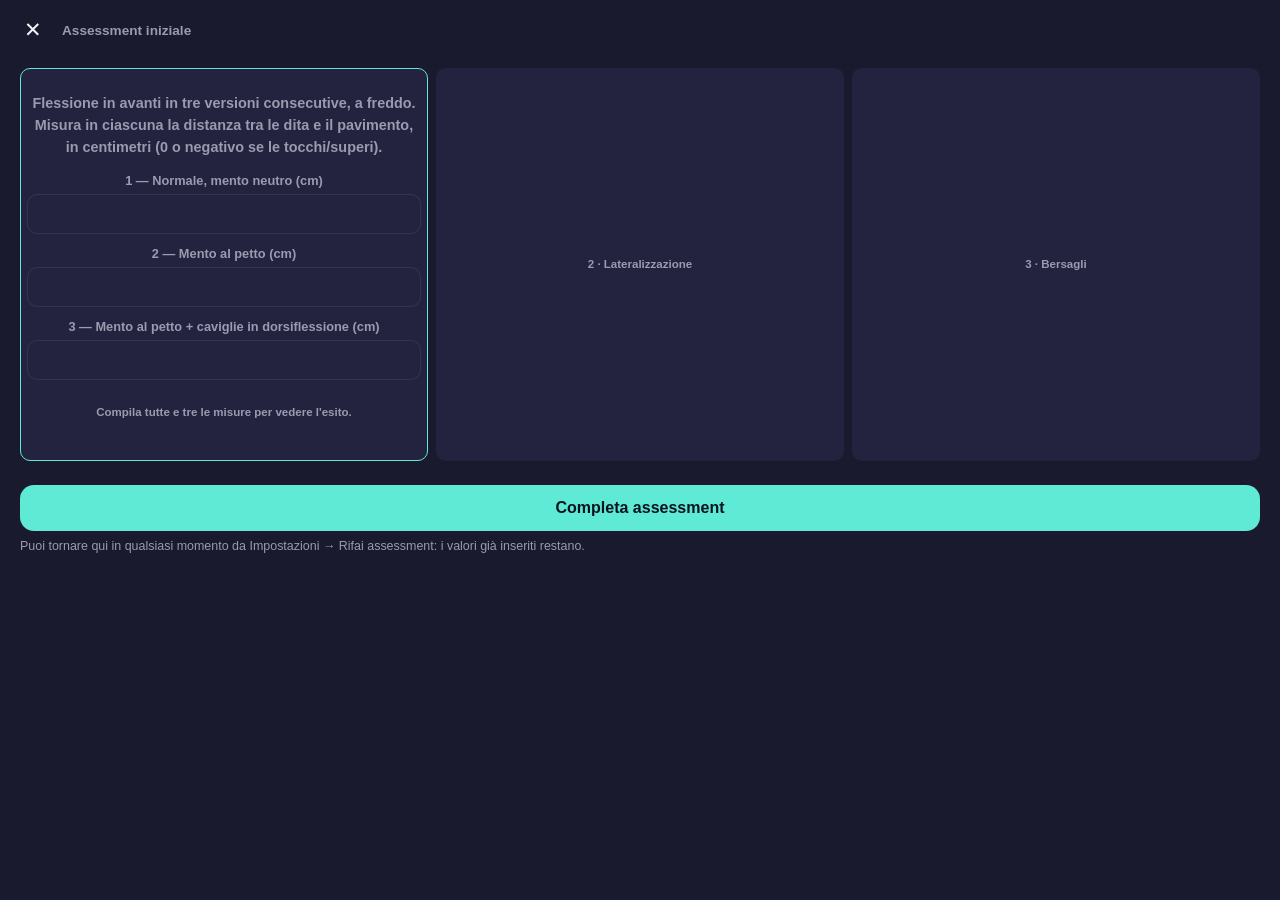
==== index.html @ 21270028 "Catalogo esercizi Blocco 0/1 e flusso della sessione serale Aggiunge js/esercizi.js con i dati di RE" ====
<!DOCTYPE html>
<html lang="it">
<head>
<meta charset="UTF-8">
<meta name="viewport" content="width=device-width, initial-scale=1, viewport-fit=cover, maximum-scale=1">
<title>Mobilità — from 0 to hero</title>

<link rel="manifest" href="manifest.json">
<meta name="theme-color" content="#1a1a2e">

<!-- iOS home screen -->
<meta name="apple-mobile-web-app-capable" content="yes">
<meta name="apple-mobile-web-app-status-bar-style" content="black-translucent">
<meta name="apple-mobile-web-app-title" content="Mobilità">
<link rel="apple-touch-icon" href="icons/apple-touch-icon.png">
<link rel="icon" href="icons/icon-192.png">

<link rel="stylesheet" href="css/style.css">
</head>
<body>

<div id="app">

  <header class="app-header">
    <span class="app-header__title">Mobilità</span>
    <span class="app-header__streak" id="streak-indicator" title="Giorni consecutivi">🔥 0</span>
  </header>

  <main class="app-main">

    <!-- ============ VISTA: OGGI ============ -->
    <section class="view" id="view-oggi" data-view="oggi">
      <h1>Oggi</h1>
      <p class="view-placeholder">
        Qui comparirà la sessione serale di oggi (RESET + MICRO) e lo stato del blocco/settimana corrente.
      </p>
      <button class="btn btn-primary" id="btn-inizia-sessione">Inizia sessione</button>
    </section>

    <!-- ============ VISTA: PROGRESSI ============ -->
    <section class="view" id="view-progressi" data-view="progressi" hidden>
      <h1>Progressi</h1>
      <div id="progressi-body"></div>
    </section>

    <!-- ============ VISTA: IMPOSTAZIONI ============ -->
    <section class="view" id="view-impostazioni" data-view="impostazioni" hidden>
      <h1>Impostazioni</h1>
      <ul class="settings-list">
        <li><button class="btn btn-secondary" id="btn-rifai-assessment">Rifai assessment</button></li>
      </ul>
      <p class="view-placeholder">Blocco/settimana, promemoria e dati verranno gestiti da qui.</p>
    </section>

    <!-- ============ OVERLAY: SESSIONE (follow-along) ============ -->
    <section class="view view-overlay" id="view-sessione" data-view="sessione" hidden>
      <header class="overlay-header">
        <button class="btn-icon" id="btn-chiudi-sessione" aria-label="Chiudi sessione">✕</button>
        <span id="sessione-progress">Esercizio — di —</span>
        <button class="btn-icon" id="btn-pausa-sessione" aria-label="Pausa" hidden>⏸</button>
      </header>
      <div class="overlay-body" id="sessione-body"></div>
    </section>

    <!-- ============ OVERLAY: ASSESSMENT ============ -->
    <section class="view view-overlay" id="view-assessment" data-view="assessment" hidden>
      <header class="overlay-header">
        <button class="btn-icon" id="btn-chiudi-assessment" aria-label="Chiudi assessment">✕</button>
        <span>Assessment iniziale</span>
      </header>
      <div class="overlay-body" id="assessment-body">
        <p class="view-placeholder">Qui vivranno Test 1 (muscolo/nervo), Test 2 (lateralizzazione) e Test 3 (baseline dei cinque bersagli).</p>
      </div>
    </section>

  </main>

  <nav class="bottom-nav">
    <button class="bottom-nav__item is-active" data-nav-target="oggi">
      <span class="bottom-nav__icon">🏠</span>
      <span class="bottom-nav__label">Oggi</span>
    </button>
    <button class="bottom-nav__item" data-nav-target="progressi">
      <span class="bottom-nav__icon">📈</span>
      <span class="bottom-nav__label">Progressi</span>
    </button>
    <button class="bottom-nav__item" data-nav-target="impostazioni">
      <span class="bottom-nav__icon">⚙️</span>
      <span class="bottom-nav__label">Impostazioni</span>
    </button>
  </nav>

</div>

<script type="module" src="js/app.js"></script>
</body>
</html>
---- css/style.css ----
:root {
  --bg: #1a1a2e;
  --bg-elevated: #23233f;
  --fg: #f2f2f7;
  --fg-muted: #9a9ab0;
  --accent: #5eead4;
  --danger: #f87171;
  --safe-top: env(safe-area-inset-top, 0px);
  --safe-bottom: env(safe-area-inset-bottom, 0px);
}

* {
  box-sizing: border-box;
}

html, body {
  height: 100%;
  margin: 0;
}

body {
  background: var(--bg);
  color: var(--fg);
  font-family: -apple-system, BlinkMacSystemFont, "Segoe UI", Roboto, sans-serif;
  -webkit-tap-highlight-color: transparent;
  overscroll-behavior-y: none;
}

#app {
  display: flex;
  flex-direction: column;
  min-height: 100dvh;
}

.app-header {
  display: flex;
  align-items: center;
  justify-content: space-between;
  padding: calc(var(--safe-top) + 14px) 20px 14px;
  font-weight: 600;
}

.app-header__title {
  font-size: 1.1rem;
  letter-spacing: 0.02em;
}

.app-header__streak {
  font-size: 0.95rem;
  color: var(--fg-muted);
}

.app-main {
  flex: 1;
  overflow-y: auto;
  padding: 0 20px calc(96px + var(--safe-bottom));
}

.view h1 {
  font-size: 1.6rem;
  margin: 8px 0 16px;
}

.view-placeholder {
  color: var(--fg-muted);
  line-height: 1.5;
}

.btn {
  display: inline-block;
  border: none;
  border-radius: 14px;
  padding: 14px 22px;
  font-size: 1rem;
  font-weight: 600;
  cursor: pointer;
  width: 100%;
}

.btn-primary {
  background: var(--accent);
  color: #0b1220;
}

.btn-secondary {
  background: var(--bg-elevated);
  color: var(--fg);
  text-align: left;
}

.btn-icon {
  background: none;
  border: none;
  color: var(--fg);
  font-size: 1.3rem;
  padding: 8px;
  cursor: pointer;
}

.settings-list {
  list-style: none;
  margin: 0 0 16px;
  padding: 0;
  display: flex;
  flex-direction: column;
  gap: 10px;
}

/* Bottom navigation */
.bottom-nav {
  position: fixed;
  left: 0;
  right: 0;
  bottom: 0;
  display: flex;
  background: var(--bg-elevated);
  padding-bottom: var(--safe-bottom);
  border-top: 1px solid rgba(255, 255, 255, 0.06);
}

.bottom-nav__item {
  flex: 1;
  background: none;
  border: none;
  color: var(--fg-muted);
  padding: 10px 0 8px;
  display: flex;
  flex-direction: column;
  align-items: center;
  gap: 2px;
  font-size: 0.72rem;
  cursor: pointer;
}

.bottom-nav__icon {
  font-size: 1.3rem;
}

.bottom-nav__item.is-active {
  color: var(--accent);
}

/* Fullscreen overlays: sessione, assessment */
.view-overlay {
  position: fixed;
  inset: 0;
  z-index: 20;
  background: var(--bg);
  display: flex;
  flex-direction: column;
  padding-top: var(--safe-top);
  padding-bottom: var(--safe-bottom);
}

.overlay-header {
  display: flex;
  align-items: center;
  gap: 12px;
  padding: 10px 16px;
  font-weight: 600;
}

.overlay-header span {
  flex: 1;
  font-size: 0.85rem;
  color: var(--fg-muted);
  font-weight: 600;
}

.overlay-body {
  flex: 1;
  overflow-y: auto;
  padding: 0 20px 20px;
}

/* Assessment */
.assess-tabs {
  display: flex;
  gap: 8px;
  margin: 4px 0 18px;
  position: sticky;
  top: 0;
  background: var(--bg);
  padding: 4px 0;
  z-index: 1;
}

.assess-tab {
  flex: 1;
  background: var(--bg-elevated);
  border: 1px solid transparent;
  border-radius: 10px;
  padding: 10px 6px;
  color: var(--fg-muted);
  font-size: 0.72rem;
  font-weight: 600;
  text-align: center;
  cursor: pointer;
}

.assess-tab.is-active {
  color: var(--accent);
  border-color: var(--accent);
}

.assess-part[hidden] {
  display: none;
}

.assess-intro {
  color: var(--fg-muted);
  font-size: 0.9rem;
  line-height: 1.5;
}

.assess-note {
  font-size: 0.78rem;
  color: var(--fg-muted);
  margin-top: 8px;
}

.assess-footer {
  margin: 20px 0 8px;
}

.field {
  display: flex;
  flex-direction: column;
  gap: 6px;
  margin-bottom: 12px;
}

.field label {
  font-size: 0.8rem;
  color: var(--fg-muted);
}

.field input[type="number"] {
  background: var(--bg-elevated);
  border: 1px solid rgba(255, 255, 255, 0.08);
  border-radius: 10px;
  padding: 10px 12px;
  color: var(--fg);
  font-size: 1rem;
  width: 100%;
}

.esito-box,
.verdict-box {
  background: var(--bg-elevated);
  border-radius: 12px;
  padding: 14px 16px;
  margin: 8px 0 18px;
}

.verdict-box {
  border: 1.5px solid var(--accent);
}

.esito-box.is-pending,
.verdict-box.is-pending {
  border-color: transparent;
  color: var(--fg-muted);
}

.esito-titolo,
.verdict-titolo {
  font-weight: 700;
  margin-bottom: 6px;
}

.verdict-corpo {
  font-size: 0.88rem;
  color: var(--fg-muted);
  line-height: 1.5;
}

.lat-card {
  background: var(--bg-elevated);
  border-radius: 12px;
  padding: 14px 16px;
  margin-bottom: 12px;
}

.lat-card__meta {
  font-size: 0.68rem;
  letter-spacing: 0.08em;
  text-transform: uppercase;
  color: var(--fg-muted);
  margin-bottom: 6px;
}

.lat-video {
  display: flex;
  align-items: center;
  gap: 10px;
  margin-bottom: 10px;
  text-decoration: none;
  color: var(--fg);
}

.lat-video img {
  width: 64px;
  height: 36px;
  object-fit: cover;
  border-radius: 6px;
  flex: 0 0 auto;
}

.lat-video span {
  font-size: 0.75rem;
  color: var(--fg-muted);
}

.lat-card__q {
  font-size: 0.95rem;
  margin-bottom: 6px;
}

.lat-card__why {
  font-size: 0.8rem;
  color: var(--fg-muted);
  line-height: 1.4;
  margin-bottom: 10px;
}

.choose {
  display: flex;
  gap: 8px;
  flex-wrap: wrap;
}

.btn-side {
  flex: 1 1 0;
  min-width: 84px;
  padding: 10px 6px;
  border-radius: 8px;
  border: 1.5px solid rgba(255, 255, 255, 0.12);
  background: transparent;
  color: var(--fg-muted);
  font-weight: 600;
  font-size: 0.8rem;
  cursor: pointer;
}

.btn-side.is-active {
  background: var(--accent);
  border-color: var(--accent);
  color: #0b1220;
}

.target-card {
  background: var(--bg-elevated);
  border-radius: 12px;
  padding: 14px 16px;
  margin-bottom: 14px;
}

.target-card h3 {
  margin: 0 0 4px;
  font-size: 1rem;
}

.target-sub {
  font-size: 0.72rem;
  letter-spacing: 0.08em;
  text-transform: uppercase;
  color: var(--fg-muted);
  margin-bottom: 12px;
}

.photo-row {
  display: flex;
  align-items: center;
  gap: 12px;
  margin-top: 8px;
}

.photo-thumb {
  width: 56px;
  height: 56px;
  border-radius: 10px;
  background: rgba(255, 255, 255, 0.06);
  flex: 0 0 auto;
  display: flex;
  align-items: center;
  justify-content: center;
  font-size: 0.62rem;
  color: var(--fg-muted);
  text-align: center;
}

.photo-input-label {
  font-size: 0.82rem;
  color: var(--accent);
  cursor: pointer;
}

.photo-input-label input {
  display: none;
}

/* Sessione (follow-along) */
.sess-tempo-totale {
  font-size: 0.75rem;
  color: var(--fg-muted);
  text-align: center;
  margin: 8px 0 4px;
}

.sess-badge {
  font-size: 0.72rem;
  letter-spacing: 0.08em;
  text-transform: uppercase;
  font-weight: 700;
  color: var(--accent);
  text-align: center;
  margin-bottom: 10px;
}

.sess-titolo {
  text-align: center;
  margin: 0 0 10px;
}

.sess-istruzioni {
  text-align: center;
  color: var(--fg-muted);
  font-size: 0.92rem;
  line-height: 1.5;
  margin: 0 0 18px;
}

.sess-countdown {
  font-size: 5.5rem;
  font-weight: 800;
  text-align: center;
  font-variant-numeric: tabular-nums;
  line-height: 1;
  margin: 24px 0;
  color: var(--fg);
}

.sess-gate,
.sess-fine {
  display: flex;
  flex-direction: column;
  align-items: center;
  gap: 14px;
  text-align: center;
  padding-top: 30px;
}

.sess-gate .lat-video,
#sess-video {
  justify-content: center;
}
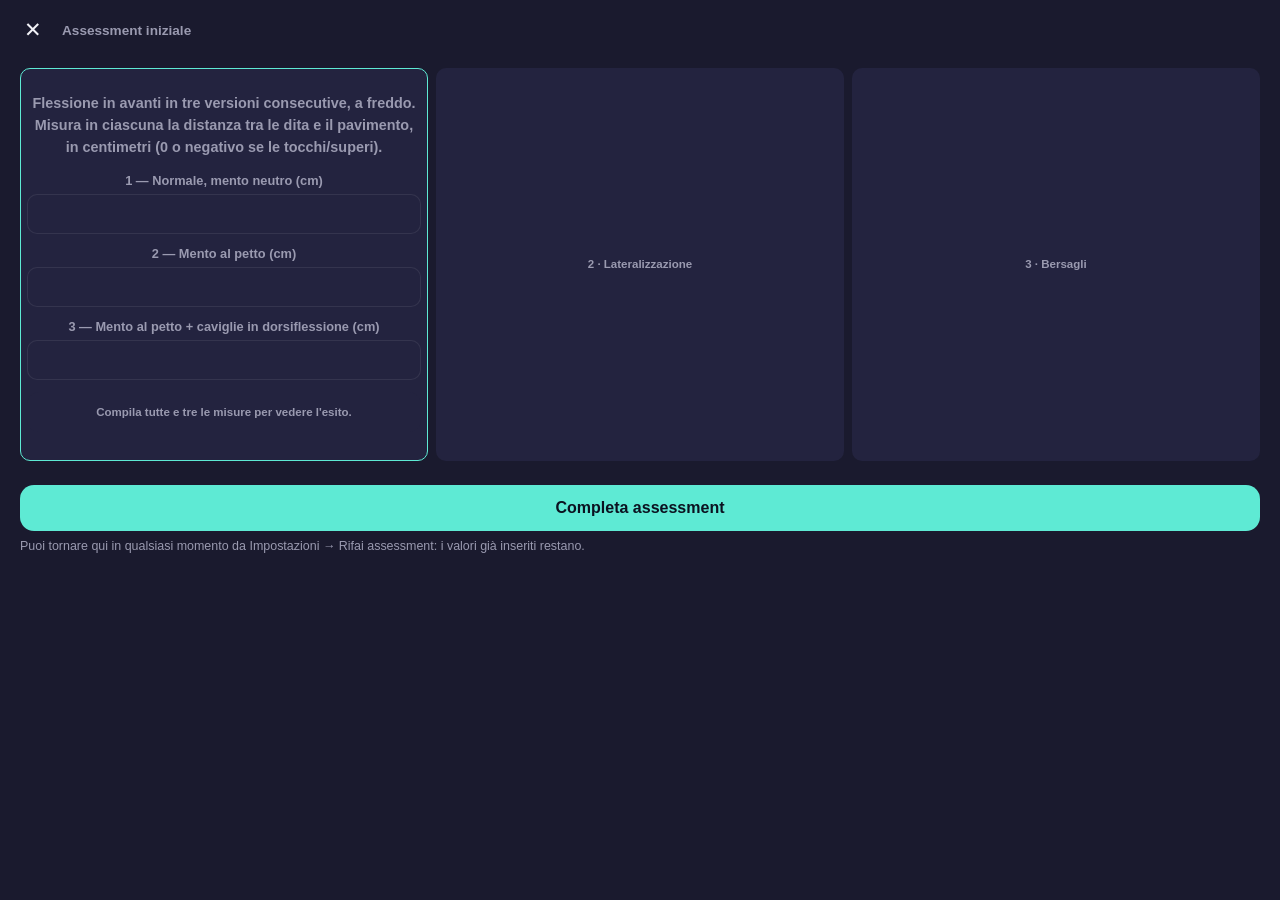
==== commit adee4004: "Correggi gli overlay bloccati sopra l'app e la cache che non si aggiorna .view-overlay imposta displ" ====
--- a/index.html
+++ b/index.html
@@ -68,9 +68,7 @@
         <button class="btn-icon" id="btn-chiudi-assessment" aria-label="Chiudi assessment">✕</button>
         <span>Assessment iniziale</span>
       </header>
-      <div class="overlay-body" id="assessment-body">
-        <p class="view-placeholder">Qui vivranno Test 1 (muscolo/nervo), Test 2 (lateralizzazione) e Test 3 (baseline dei cinque bersagli).</p>
-      </div>
+      <div class="overlay-body" id="assessment-body"></div>
     </section>
 
   </main>
--- a/css/style.css
+++ b/css/style.css
@@ -13,6 +13,13 @@
   box-sizing: border-box;
 }
 
+/* L'attributo hidden deve battere qualsiasi display impostato qui sotto
+   (.view-overlay e .lat-video usano display:flex e senza questa regola
+   resterebbero visibili anche da nascosti). */
+[hidden] {
+  display: none !important;
+}
+
 html, body {
   height: 100%;
   margin: 0;
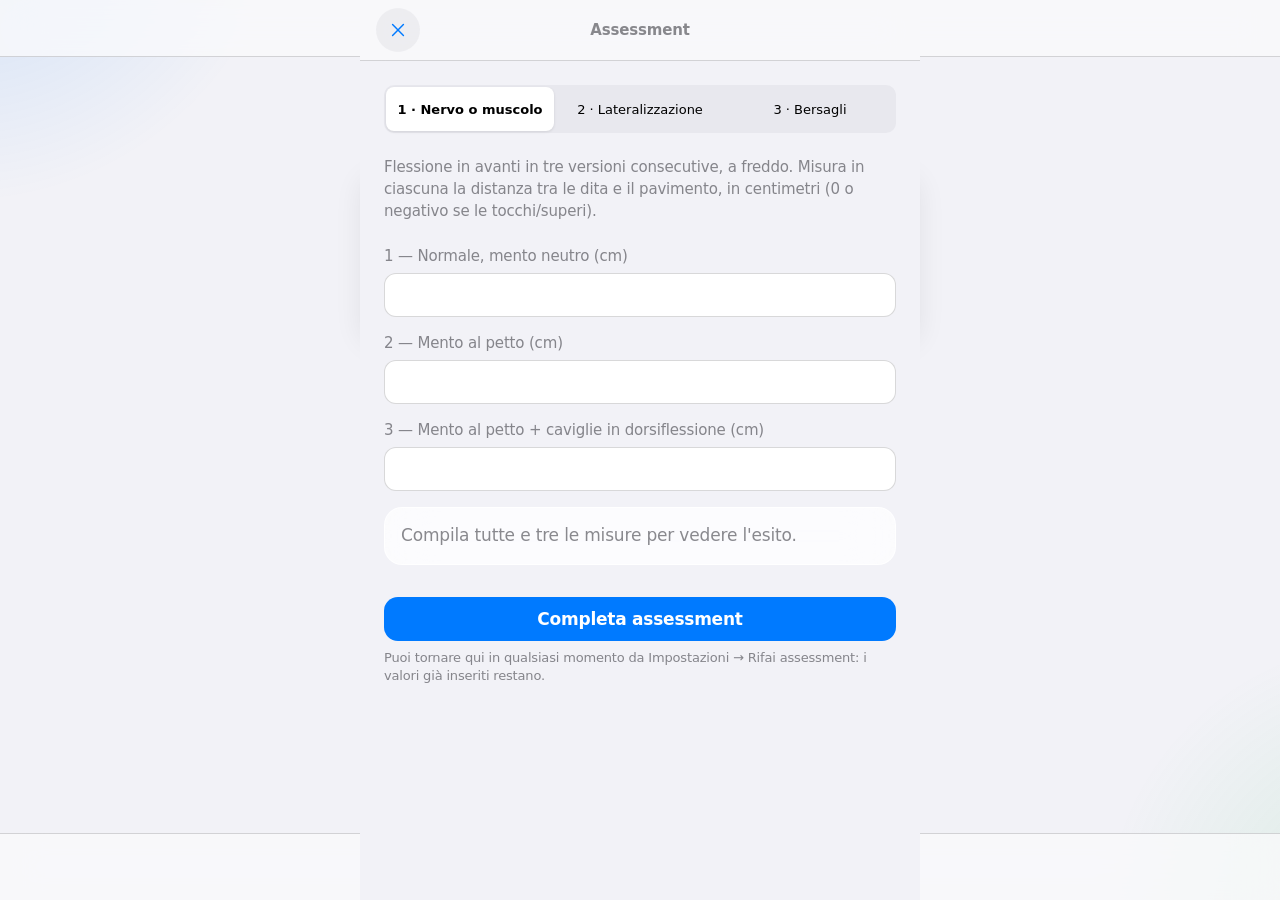
==== commit d972c43b: "Rifà l'interfaccia in linguaggio Apple e aggiunge calendario, muscoli e misure Sistema di design nuo" ====
--- a/index.html
+++ b/index.html
@@ -6,11 +6,12 @@
 <title>Mobilità — from 0 to hero</title>
 
 <link rel="manifest" href="manifest.json">
-<meta name="theme-color" content="#1a1a2e">
+<meta name="theme-color" content="#F2F2F7" media="(prefers-color-scheme: light)">
+<meta name="theme-color" content="#000000" media="(prefers-color-scheme: dark)">
 
 <!-- iOS home screen -->
 <meta name="apple-mobile-web-app-capable" content="yes">
-<meta name="apple-mobile-web-app-status-bar-style" content="black-translucent">
+<meta name="apple-mobile-web-app-status-bar-style" content="default">
 <meta name="apple-mobile-web-app-title" content="Mobilità">
 <link rel="apple-touch-icon" href="icons/apple-touch-icon.png">
 <link rel="icon" href="icons/icon-192.png">
@@ -22,42 +23,44 @@
 <div id="app">
 
   <header class="app-header">
-    <span class="app-header__title">Mobilità</span>
-    <span class="app-header__streak" id="streak-indicator" title="Giorni consecutivi">🔥 0</span>
+    <div class="app-header__interno">
+      <span class="app-header__title">Mobilità</span>
+      <span class="app-header__streak" id="streak-indicator" title="Giorni consecutivi"></span>
+    </div>
   </header>
 
   <main class="app-main">
 
     <!-- ============ VISTA: OGGI ============ -->
     <section class="view" id="view-oggi" data-view="oggi">
-      <h1>Oggi</h1>
-      <p class="view-placeholder">
-        Qui comparirà la sessione serale di oggi (RESET + MICRO) e lo stato del blocco/settimana corrente.
-      </p>
-      <button class="btn btn-primary" id="btn-inizia-sessione">Inizia sessione</button>
+      <div id="oggi-body"></div>
     </section>
 
     <!-- ============ VISTA: PROGRESSI ============ -->
     <section class="view" id="view-progressi" data-view="progressi" hidden>
-      <h1>Progressi</h1>
       <div id="progressi-body"></div>
     </section>
 
     <!-- ============ VISTA: IMPOSTAZIONI ============ -->
     <section class="view" id="view-impostazioni" data-view="impostazioni" hidden>
-      <h1>Impostazioni</h1>
+      <div class="vista-intestazione">
+        <h1 class="titolo-grande">Impostazioni</h1>
+      </div>
       <ul class="settings-list">
         <li><button class="btn btn-secondary" id="btn-rifai-assessment">Rifai assessment</button></li>
       </ul>
-      <p class="view-placeholder">Blocco/settimana, promemoria e dati verranno gestiti da qui.</p>
+      <div class="vetro scheda" style="margin-top:16px">
+        <div class="scheda__testa"><span class="occhiello">Programma</span></div>
+        <p class="didascalia" id="impostazioni-stato"></p>
+      </div>
     </section>
 
-    <!-- ============ OVERLAY: SESSIONE (follow-along) ============ -->
+    <!-- ============ OVERLAY: SESSIONE ============ -->
     <section class="view view-overlay" id="view-sessione" data-view="sessione" hidden>
       <header class="overlay-header">
-        <button class="btn-icon" id="btn-chiudi-sessione" aria-label="Chiudi sessione">✕</button>
-        <span id="sessione-progress">Esercizio — di —</span>
-        <button class="btn-icon" id="btn-pausa-sessione" aria-label="Pausa" hidden>⏸</button>
+        <button class="btn-icon" id="btn-chiudi-sessione" aria-label="Chiudi sessione"></button>
+        <span id="sessione-progress"></span>
+        <button class="btn-icon" id="btn-pausa-sessione" aria-label="Pausa" hidden></button>
       </header>
       <div class="overlay-body" id="sessione-body"></div>
     </section>
@@ -65,8 +68,9 @@
     <!-- ============ OVERLAY: ASSESSMENT ============ -->
     <section class="view view-overlay" id="view-assessment" data-view="assessment" hidden>
       <header class="overlay-header">
-        <button class="btn-icon" id="btn-chiudi-assessment" aria-label="Chiudi assessment">✕</button>
-        <span>Assessment iniziale</span>
+        <button class="btn-icon" id="btn-chiudi-assessment" aria-label="Chiudi assessment"></button>
+        <span>Assessment</span>
+        <span style="width:44px;flex:0 0 auto"></span>
       </header>
       <div class="overlay-body" id="assessment-body"></div>
     </section>
@@ -75,15 +79,15 @@
 
   <nav class="bottom-nav">
     <button class="bottom-nav__item is-active" data-nav-target="oggi">
-      <span class="bottom-nav__icon">🏠</span>
+      <span class="bottom-nav__icon" data-icona="casa"></span>
       <span class="bottom-nav__label">Oggi</span>
     </button>
     <button class="bottom-nav__item" data-nav-target="progressi">
-      <span class="bottom-nav__icon">📈</span>
+      <span class="bottom-nav__icon" data-icona="grafico"></span>
       <span class="bottom-nav__label">Progressi</span>
     </button>
     <button class="bottom-nav__item" data-nav-target="impostazioni">
-      <span class="bottom-nav__icon">⚙️</span>
+      <span class="bottom-nav__icon" data-icona="ingranaggio"></span>
       <span class="bottom-nav__label">Impostazioni</span>
     </button>
   </nav>
--- a/css/style.css
+++ b/css/style.css
@@ -1,464 +1,634 @@
+/* =========================================================================
+   Mobilità — sistema di design in linguaggio Apple.
+   Chiarezza, Deferenza, Profondità: il contenuto comanda, la cromatura
+   arretra, la gerarchia nasce dalla stratificazione traslucida.
+   Tipografia SF Pro (17pt corpo, 34pt titolo), colori semantici validi in
+   chiaro e scuro, spaziatura a multipli di 8, tocchi minimi 44pt.
+   ========================================================================= */
+
 :root {
-  --bg: #1a1a2e;
-  --bg-elevated: #23233f;
-  --fg: #f2f2f7;
-  --fg-muted: #9a9ab0;
-  --accent: #5eead4;
-  --danger: #f87171;
-  --safe-top: env(safe-area-inset-top, 0px);
-  --safe-bottom: env(safe-area-inset-bottom, 0px);
-}
-
-* {
-  box-sizing: border-box;
-}
-
-/* L'attributo hidden deve battere qualsiasi display impostato qui sotto
-   (.view-overlay e .lat-video usano display:flex e senza questa regola
-   resterebbero visibili anche da nascosti). */
-[hidden] {
-  display: none !important;
-}
-
-html, body {
-  height: 100%;
-  margin: 0;
-}
+  /* --- colori semantici, modalità chiara --- */
+  --blu: #007AFF;
+  --blu-premuto: #0062CC;
+  --verde: #34C759;
+  --arancio: #FF9500;
+  --rosso: #FF3B30;
+
+  --etichetta: #000000;
+  --etichetta-2: rgba(60, 60, 67, 0.60);
+  --etichetta-3: rgba(60, 60, 67, 0.30);
+  --separatore: rgba(60, 60, 67, 0.20);
+
+  --sfondo: #F2F2F7;
+  --sfondo-2: #FFFFFF;
+  --riempimento: rgba(120, 120, 128, 0.12);
+  --riempimento-2: rgba(120, 120, 128, 0.08);
+
+  /* --- Liquid Glass: strato traslucido sopra il contenuto --- */
+  --vetro: rgba(255, 255, 255, 0.72);
+  --vetro-bordo: rgba(255, 255, 255, 0.85);
+  --vetro-ombra: 0 1px 2px rgba(0, 0, 0, 0.04), 0 8px 28px rgba(0, 0, 0, 0.07);
+  --vetro-barra: rgba(249, 249, 251, 0.82);
+
+  /* --- ambiente cromatico: dà qualcosa da rifrangere al vetro --- */
+  --alone-1: rgba(0, 122, 255, 0.16);
+  --alone-2: rgba(52, 199, 89, 0.13);
+
+  /* --- spaziatura: multipli di 8 --- */
+  --sp-05: 4px;
+  --sp-1: 8px;
+  --sp-2: 16px;
+  --sp-3: 24px;
+  --sp-4: 32px;
+  --sp-5: 40px;
+
+  --raggio: 18px;
+  --raggio-s: 12px;
+  --tocco: 44px;
+
+  --sicura-alto: env(safe-area-inset-top, 0px);
+  --sicura-basso: env(safe-area-inset-bottom, 0px);
+  --colonna: 560px;
+}
+
+@media (prefers-color-scheme: dark) {
+  :root {
+    --blu: #0A84FF;
+    --blu-premuto: #409CFF;
+    --verde: #30D158;
+    --arancio: #FF9F0A;
+    --rosso: #FF453A;
+
+    --etichetta: #FFFFFF;
+    --etichetta-2: rgba(235, 235, 245, 0.60);
+    --etichetta-3: rgba(235, 235, 245, 0.30);
+    --separatore: rgba(84, 84, 88, 0.60);
+
+    --sfondo: #000000;
+    --sfondo-2: #1C1C1E;
+    --riempimento: rgba(120, 120, 128, 0.24);
+    --riempimento-2: rgba(120, 120, 128, 0.16);
+
+    --vetro: rgba(30, 30, 32, 0.72);
+    --vetro-bordo: rgba(255, 255, 255, 0.10);
+    --vetro-ombra: 0 1px 2px rgba(0, 0, 0, 0.30), 0 8px 28px rgba(0, 0, 0, 0.44);
+    --vetro-barra: rgba(20, 20, 22, 0.80);
+
+    --alone-1: rgba(10, 132, 255, 0.24);
+    --alone-2: rgba(48, 209, 88, 0.16);
+  }
+}
+
+* { box-sizing: border-box; }
+
+/* L'attributo hidden deve battere qualsiasi display impostato più sotto. */
+[hidden] { display: none !important; }
+
+html, body { height: 100%; margin: 0; }
 
 body {
-  background: var(--bg);
-  color: var(--fg);
-  font-family: -apple-system, BlinkMacSystemFont, "Segoe UI", Roboto, sans-serif;
+  background: var(--sfondo);
+  color: var(--etichetta);
+  font-family: -apple-system, "SF Pro Text", "SF Pro Display", BlinkMacSystemFont,
+               "Segoe UI", system-ui, sans-serif;
+  font-size: 17px;
+  line-height: 1.4;
+  letter-spacing: -0.01em;
+  -webkit-font-smoothing: antialiased;
   -webkit-tap-highlight-color: transparent;
   overscroll-behavior-y: none;
 }
 
-#app {
-  display: flex;
-  flex-direction: column;
-  min-height: 100dvh;
-}
+/* Ambiente: aloni morbidi che il vetro rifrange. Deferenza — non si notano. */
+body::before {
+  content: "";
+  position: fixed;
+  inset: -20%;
+  z-index: -1;
+  background:
+    radial-gradient(42vw 42vw at 12% 4%, var(--alone-1), transparent 62%),
+    radial-gradient(38vw 38vw at 92% 88%, var(--alone-2), transparent 60%);
+  pointer-events: none;
+}
+
+#app { display: flex; flex-direction: column; min-height: 100dvh; }
+
+/* ============================ tipografia ============================ */
+
+.titolo-grande { font-size: 34px; font-weight: 700; letter-spacing: -0.026em; line-height: 1.12; margin: 0; }
+.titolo-2      { font-size: 22px; font-weight: 700; letter-spacing: -0.021em; margin: 0; }
+.testata       { font-size: 17px; font-weight: 600; letter-spacing: -0.014em; margin: 0; }
+.corpo         { font-size: 17px; }
+.sottotitolo   { font-size: 15px; color: var(--etichetta-2); }
+.didascalia    { font-size: 13px; color: var(--etichetta-2); line-height: 1.35; }
+.mini          { font-size: 12px; color: var(--etichetta-2); }
+
+.occhiello {
+  font-size: 13px;
+  font-weight: 600;
+  letter-spacing: 0.04em;
+  text-transform: uppercase;
+  color: var(--etichetta-2);
+}
+
+.icona { display: block; flex: 0 0 auto; }
+
+/* ============================ struttura ============================ */
 
 .app-header {
+  position: sticky;
+  top: 0;
+  z-index: 10;
   display: flex;
   align-items: center;
   justify-content: space-between;
-  padding: calc(var(--safe-top) + 14px) 20px 14px;
+  gap: var(--sp-2);
+  padding: calc(var(--sicura-alto) + var(--sp-2)) var(--sp-3) var(--sp-2);
+  background: var(--vetro-barra);
+  backdrop-filter: saturate(180%) blur(20px);
+  -webkit-backdrop-filter: saturate(180%) blur(20px);
+  border-bottom: 0.5px solid var(--separatore);
+}
+
+.app-header__interno {
+  max-width: var(--colonna);
+  margin-inline: auto;
+  width: 100%;
+  display: flex;
+  align-items: center;
+  justify-content: space-between;
+}
+
+.app-header__title { font-size: 17px; font-weight: 600; letter-spacing: -0.014em; }
+
+.app-header__streak {
+  display: inline-flex;
+  align-items: center;
+  gap: 5px;
+  font-size: 15px;
   font-weight: 600;
-}
-
-.app-header__title {
-  font-size: 1.1rem;
-  letter-spacing: 0.02em;
-}
-
-.app-header__streak {
-  font-size: 0.95rem;
-  color: var(--fg-muted);
+  color: var(--arancio);
+  padding: 5px 11px;
+  border-radius: 999px;
+  background: var(--riempimento-2);
 }
 
 .app-main {
   flex: 1;
   overflow-y: auto;
-  padding: 0 20px calc(96px + var(--safe-bottom));
-}
-
-.view h1 {
-  font-size: 1.6rem;
-  margin: 8px 0 16px;
-}
-
-.view-placeholder {
-  color: var(--fg-muted);
-  line-height: 1.5;
-}
+  padding: var(--sp-3) var(--sp-3) calc(96px + var(--sicura-basso));
+}
+
+.app-main > .view { max-width: var(--colonna); margin-inline: auto; width: 100%; }
+
+.vista-intestazione { margin-bottom: var(--sp-3); }
+.vista-intestazione .sottotitolo { margin-top: var(--sp-05); }
+
+/* ============================ Liquid Glass ============================ */
+
+.vetro {
+  background: var(--vetro);
+  backdrop-filter: saturate(180%) blur(24px);
+  -webkit-backdrop-filter: saturate(180%) blur(24px);
+  border: 0.5px solid var(--vetro-bordo);
+  border-radius: var(--raggio);
+  box-shadow: var(--vetro-ombra);
+}
+
+.scheda { padding: var(--sp-2) var(--sp-2) var(--sp-2); margin-bottom: var(--sp-2); }
+
+.scheda__testa {
+  display: flex;
+  align-items: center;
+  gap: var(--sp-1);
+  margin-bottom: var(--sp-1);
+  color: var(--etichetta-2);
+}
+
+.scheda__testa .icona { color: var(--blu); }
+
+/* ============================ controlli ============================ */
 
 .btn {
-  display: inline-block;
+  display: inline-flex;
+  align-items: center;
+  justify-content: center;
+  gap: var(--sp-1);
+  min-height: var(--tocco);
+  width: 100%;
+  padding: 12px var(--sp-3);
   border: none;
   border-radius: 14px;
-  padding: 14px 22px;
-  font-size: 1rem;
+  font-family: inherit;
+  font-size: 17px;
   font-weight: 600;
+  letter-spacing: -0.014em;
   cursor: pointer;
-  width: 100%;
-}
-
-.btn-primary {
-  background: var(--accent);
-  color: #0b1220;
-}
+  transition: transform 0.12s ease, background-color 0.12s ease, opacity 0.12s ease;
+}
+
+.btn:active { transform: scale(0.975); }
+
+.btn-primary { background: var(--blu); color: #fff; }
+.btn-primary:active { background: var(--blu-premuto); }
 
 .btn-secondary {
-  background: var(--bg-elevated);
-  color: var(--fg);
-  text-align: left;
-}
-
-.btn-icon {
+  background: var(--riempimento);
+  color: var(--blu);
+}
+
+.btn-testo {
   background: none;
   border: none;
-  color: var(--fg);
-  font-size: 1.3rem;
-  padding: 8px;
+  color: var(--blu);
+  font-family: inherit;
+  font-size: 17px;
+  font-weight: 400;
+  min-height: var(--tocco);
+  padding: 0 var(--sp-1);
   cursor: pointer;
 }
 
-.settings-list {
-  list-style: none;
-  margin: 0 0 16px;
-  padding: 0;
-  display: flex;
-  flex-direction: column;
-  gap: 10px;
-}
-
-/* Bottom navigation */
+.btn-icon {
+  display: inline-flex;
+  align-items: center;
+  justify-content: center;
+  width: var(--tocco);
+  height: var(--tocco);
+  border: none;
+  border-radius: 999px;
+  background: var(--riempimento-2);
+  color: var(--blu);
+  cursor: pointer;
+  flex: 0 0 auto;
+}
+
+.btn-icon:active { background: var(--riempimento); }
+
+/* ============================ barra inferiore ============================ */
+
 .bottom-nav {
   position: fixed;
-  left: 0;
-  right: 0;
-  bottom: 0;
-  display: flex;
-  background: var(--bg-elevated);
-  padding-bottom: var(--safe-bottom);
-  border-top: 1px solid rgba(255, 255, 255, 0.06);
+  left: 0; right: 0; bottom: 0;
+  z-index: 15;
+  display: flex;
+  justify-content: center;
+  gap: var(--sp-1);
+  padding: var(--sp-1) var(--sp-2) calc(var(--sp-1) + var(--sicura-basso));
+  background: var(--vetro-barra);
+  backdrop-filter: saturate(180%) blur(20px);
+  -webkit-backdrop-filter: saturate(180%) blur(20px);
+  border-top: 0.5px solid var(--separatore);
 }
 
 .bottom-nav__item {
-  flex: 1;
+  flex: 1 1 0;
+  max-width: 160px;
+  min-height: var(--tocco);
+  display: flex;
+  flex-direction: column;
+  align-items: center;
+  justify-content: center;
+  gap: 3px;
+  padding: 6px 0;
+  border: none;
   background: none;
-  border: none;
-  color: var(--fg-muted);
-  padding: 10px 0 8px;
-  display: flex;
-  flex-direction: column;
-  align-items: center;
-  gap: 2px;
-  font-size: 0.72rem;
+  color: var(--etichetta-2);
+  font-family: inherit;
+  font-size: 10px;
+  font-weight: 500;
+  letter-spacing: 0.01em;
   cursor: pointer;
 }
 
-.bottom-nav__icon {
-  font-size: 1.3rem;
-}
-
-.bottom-nav__item.is-active {
-  color: var(--accent);
-}
-
-/* Fullscreen overlays: sessione, assessment */
+.bottom-nav__item.is-active { color: var(--blu); }
+
+/* ============================ overlay ============================ */
+
 .view-overlay {
   position: fixed;
   inset: 0;
-  z-index: 20;
-  background: var(--bg);
+  z-index: 30;
   display: flex;
   flex-direction: column;
-  padding-top: var(--safe-top);
-  padding-bottom: var(--safe-bottom);
+  background: var(--sfondo);
+  padding-top: var(--sicura-alto);
+  padding-bottom: var(--sicura-basso);
 }
 
 .overlay-header {
   display: flex;
   align-items: center;
-  gap: 12px;
-  padding: 10px 16px;
+  gap: var(--sp-2);
+  padding: var(--sp-1) var(--sp-2);
+  border-bottom: 0.5px solid var(--separatore);
+  background: var(--vetro-barra);
+  backdrop-filter: saturate(180%) blur(20px);
+  -webkit-backdrop-filter: saturate(180%) blur(20px);
+}
+
+.overlay-header > span {
+  flex: 1;
+  text-align: center;
+  font-size: 15px;
   font-weight: 600;
-}
-
-.overlay-header span {
-  flex: 1;
-  font-size: 0.85rem;
-  color: var(--fg-muted);
+  color: var(--etichetta-2);
+}
+
+.overlay-body { flex: 1; overflow-y: auto; padding: var(--sp-3) var(--sp-3) var(--sp-4); }
+.overlay-body > * { max-width: var(--colonna); margin-inline: auto; width: 100%; }
+
+/* ============================ OGGI ============================ */
+
+/* striscia settimanale: dice a colpo d'occhio che il programma è quotidiano */
+.settimana {
+  display: flex;
+  justify-content: space-between;
+  gap: var(--sp-05);
+  padding: var(--sp-2) var(--sp-1);
+  margin-bottom: var(--sp-2);
+}
+
+.giorno {
+  flex: 1 1 0;
+  display: flex;
+  flex-direction: column;
+  align-items: center;
+  gap: 6px;
+  min-width: 0;
+}
+
+.giorno__lettera { font-size: 12px; font-weight: 600; color: var(--etichetta-2); }
+
+.giorno__pallino {
+  width: 34px;
+  height: 34px;
+  border-radius: 999px;
+  display: flex;
+  align-items: center;
+  justify-content: center;
+  font-size: 14px;
   font-weight: 600;
-}
-
-.overlay-body {
-  flex: 1;
-  overflow-y: auto;
-  padding: 0 20px 20px;
-}
-
-/* Assessment */
+  color: var(--etichetta-2);
+  background: var(--riempimento-2);
+  border: 1.5px solid transparent;
+}
+
+.giorno.is-fatto .giorno__pallino { background: var(--verde); color: #fff; }
+.giorno.is-oggi .giorno__pallino { border-color: var(--blu); color: var(--blu); }
+.giorno.is-oggi.is-fatto .giorno__pallino { color: #fff; }
+.giorno.is-futuro .giorno__pallino { opacity: 0.45; }
+
+.riquadro-oggi { padding: var(--sp-3); margin-bottom: var(--sp-2); }
+
+.riquadro-oggi__meta {
+  display: flex;
+  align-items: center;
+  gap: var(--sp-1);
+  color: var(--etichetta-2);
+  font-size: 15px;
+  margin-bottom: var(--sp-1);
+}
+
+.riquadro-oggi__durata { font-size: 34px; font-weight: 700; letter-spacing: -0.026em; }
+
+.elenco-moduli { list-style: none; margin: var(--sp-2) 0 0; padding: 0; }
+
+.elenco-moduli li {
+  display: flex;
+  gap: var(--sp-2);
+  padding: 10px 0;
+  border-top: 0.5px solid var(--separatore);
+}
+
+.elenco-moduli li:first-child { border-top: none; }
+
+.modulo__nome { font-size: 15px; font-weight: 600; }
+.modulo__muscoli { font-size: 13px; color: var(--etichetta-2); margin-top: 2px; }
+.modulo__durata { margin-left: auto; font-size: 15px; color: var(--etichetta-2); white-space: nowrap; }
+
+.pillola {
+  display: inline-block;
+  font-size: 12px;
+  font-weight: 600;
+  padding: 3px 9px;
+  border-radius: 999px;
+  background: var(--riempimento);
+  color: var(--etichetta-2);
+}
+
+.pillola.is-blu { background: rgba(0, 122, 255, 0.14); color: var(--blu); }
+.pillola.is-verde { background: rgba(52, 199, 89, 0.16); color: var(--verde); }
+.pillola.is-arancio { background: rgba(255, 149, 0, 0.16); color: var(--arancio); }
+
+/* ============================ PROGRESSI ============================ */
+
+.barra-volume {
+  height: 6px;
+  border-radius: 999px;
+  background: var(--riempimento);
+  overflow: hidden;
+  margin-top: 6px;
+}
+
+.barra-volume__pieno { height: 100%; border-radius: 999px; background: var(--verde); }
+.barra-volume__pieno.is-sotto { background: var(--arancio); }
+
+.riga-volume { padding: 10px 0; border-top: 0.5px solid var(--separatore); }
+.riga-volume:first-of-type { border-top: none; }
+
+.riga-volume__testa { display: flex; justify-content: space-between; gap: var(--sp-2); font-size: 15px; }
+.riga-volume__valore { color: var(--etichetta-2); white-space: nowrap; }
+
+.bersaglio { display: flex; gap: var(--sp-2); align-items: center; padding: 12px 0; border-top: 0.5px solid var(--separatore); }
+.bersaglio:first-of-type { border-top: none; }
+.bersaglio__foto { width: 52px; height: 52px; border-radius: var(--raggio-s); background: var(--riempimento); background-size: cover; background-position: center; flex: 0 0 auto; display: flex; align-items: center; justify-content: center; color: var(--etichetta-3); }
+.bersaglio__testo { flex: 1; min-width: 0; }
+.bersaglio__nome { font-size: 15px; font-weight: 600; }
+.bersaglio__valore { font-size: 13px; color: var(--etichetta-2); margin-top: 2px; }
+
+.griglia-mesi { display: grid; grid-template-columns: repeat(7, 1fr); gap: 6px; margin-top: var(--sp-1); }
+.cella { aspect-ratio: 1; border-radius: 7px; background: var(--riempimento-2); }
+.cella.is-fatto { background: var(--verde); }
+.cella.is-oggi { outline: 1.5px solid var(--blu); outline-offset: 1px; }
+.cella.is-futuro { opacity: 0.35; }
+
+/* ============================ SESSIONE ============================ */
+
+.sess-centro { max-width: var(--colonna); margin-inline: auto; width: 100%; }
+
+.sess-schermo { display: flex; flex-direction: column; gap: var(--sp-2); }
+
+.sess-alto { display: flex; align-items: center; justify-content: space-between; gap: var(--sp-2); }
+
+.sess-video { border-radius: var(--raggio); overflow: hidden; background: #000; }
+.sess-video iframe { width: 100%; aspect-ratio: 16 / 9; border: 0; display: block; }
+
+.sess-cronometro { display: flex; flex-direction: column; align-items: center; gap: var(--sp-05); padding: var(--sp-2) 0; }
+
+.sess-countdown {
+  font-size: 76px;
+  font-weight: 700;
+  font-variant-numeric: tabular-nums;
+  letter-spacing: -0.03em;
+  line-height: 1;
+}
+
+.sess-stato { font-size: 13px; font-weight: 600; letter-spacing: 0.08em; text-transform: uppercase; }
+
+.is-prep .sess-countdown, .is-prep .sess-stato { color: var(--etichetta-2); }
+.is-lavoro .sess-countdown { color: var(--blu); }
+.is-lavoro .sess-stato { color: var(--blu); }
+
+.sess-anello { --p: 0; width: 100%; height: 4px; border-radius: 999px; background: var(--riempimento); overflow: hidden; }
+.sess-anello__pieno { height: 100%; width: calc(var(--p) * 1%); background: var(--blu); border-radius: 999px; transition: width 0.9s linear; }
+
+.sess-chip-riga { display: flex; flex-wrap: wrap; gap: 6px; }
+
+.sess-passi { list-style: none; margin: 0; padding: 0; counter-reset: passo; }
+
+.sess-passi li {
+  display: flex;
+  gap: var(--sp-2);
+  padding: 10px 0;
+  border-top: 0.5px solid var(--separatore);
+  font-size: 15px;
+  line-height: 1.45;
+}
+
+.sess-passi li:first-child { border-top: none; }
+
+.sess-passi li::before {
+  counter-increment: passo;
+  content: counter(passo);
+  flex: 0 0 auto;
+  width: 24px; height: 24px;
+  border-radius: 999px;
+  background: var(--riempimento);
+  color: var(--etichetta-2);
+  font-size: 13px;
+  font-weight: 600;
+  display: flex; align-items: center; justify-content: center;
+}
+
+.sess-gate, .sess-fine { display: flex; flex-direction: column; align-items: center; gap: var(--sp-2); text-align: center; padding-top: var(--sp-4); }
+.sess-gate p, .sess-fine p { margin: 0; color: var(--etichetta-2); }
+
+.sess-avviso { display: flex; gap: var(--sp-1); align-items: flex-start; padding: var(--sp-2); border-radius: var(--raggio-s); background: rgba(255, 149, 0, 0.14); color: var(--arancio); font-size: 13px; line-height: 1.4; text-align: left; }
+
+/* ============================ ASSESSMENT ============================ */
+
 .assess-tabs {
   display: flex;
-  gap: 8px;
-  margin: 4px 0 18px;
+  gap: 2px;
+  padding: 2px;
+  margin-bottom: var(--sp-3);
+  border-radius: 10px;
+  background: var(--riempimento-2);
   position: sticky;
   top: 0;
-  background: var(--bg);
-  padding: 4px 0;
-  z-index: 1;
+  z-index: 2;
 }
 
 .assess-tab {
   flex: 1;
-  background: var(--bg-elevated);
-  border: 1px solid transparent;
-  border-radius: 10px;
-  padding: 10px 6px;
-  color: var(--fg-muted);
-  font-size: 0.72rem;
-  font-weight: 600;
-  text-align: center;
+  min-height: var(--tocco);
+  border: none;
+  border-radius: 8px;
+  background: transparent;
+  color: var(--etichetta);
+  font-family: inherit;
+  font-size: 13px;
+  font-weight: 500;
   cursor: pointer;
 }
 
-.assess-tab.is-active {
-  color: var(--accent);
-  border-color: var(--accent);
-}
-
-.assess-part[hidden] {
-  display: none;
-}
-
-.assess-intro {
-  color: var(--fg-muted);
-  font-size: 0.9rem;
-  line-height: 1.5;
-}
-
-.assess-note {
-  font-size: 0.78rem;
-  color: var(--fg-muted);
-  margin-top: 8px;
-}
-
-.assess-footer {
-  margin: 20px 0 8px;
-}
-
-.field {
-  display: flex;
-  flex-direction: column;
-  gap: 6px;
-  margin-bottom: 12px;
-}
-
-.field label {
-  font-size: 0.8rem;
-  color: var(--fg-muted);
-}
+.assess-tab.is-active { background: var(--sfondo-2); font-weight: 600; box-shadow: 0 1px 3px rgba(0,0,0,0.10); }
+
+.assess-part[hidden] { display: none; }
+.assess-intro { font-size: 15px; color: var(--etichetta-2); margin: 0 0 var(--sp-3); line-height: 1.45; }
+.assess-note { font-size: 13px; color: var(--etichetta-2); margin-top: var(--sp-1); line-height: 1.4; }
+.assess-footer { margin-top: var(--sp-4); }
+
+.field { display: flex; flex-direction: column; gap: 6px; margin-bottom: var(--sp-2); }
+.field label { font-size: 15px; color: var(--etichetta-2); }
 
 .field input[type="number"] {
-  background: var(--bg-elevated);
-  border: 1px solid rgba(255, 255, 255, 0.08);
-  border-radius: 10px;
-  padding: 10px 12px;
-  color: var(--fg);
-  font-size: 1rem;
+  min-height: var(--tocco);
+  padding: 10px 14px;
+  border: 0.5px solid var(--separatore);
+  border-radius: var(--raggio-s);
+  background: var(--sfondo-2);
+  color: var(--etichetta);
+  font-family: inherit;
+  font-size: 17px;
   width: 100%;
 }
 
-.esito-box,
-.verdict-box {
-  background: var(--bg-elevated);
-  border-radius: 12px;
-  padding: 14px 16px;
-  margin: 8px 0 18px;
-}
-
-.verdict-box {
-  border: 1.5px solid var(--accent);
-}
-
-.esito-box.is-pending,
-.verdict-box.is-pending {
-  border-color: transparent;
-  color: var(--fg-muted);
-}
-
-.esito-titolo,
-.verdict-titolo {
-  font-weight: 700;
-  margin-bottom: 6px;
-}
-
-.verdict-corpo {
-  font-size: 0.88rem;
-  color: var(--fg-muted);
-  line-height: 1.5;
-}
+.field input[type="number"]:focus { outline: 2px solid var(--blu); outline-offset: -1px; }
+
+.esito-box, .verdict-box {
+  padding: var(--sp-2);
+  border-radius: var(--raggio);
+  background: var(--vetro);
+  backdrop-filter: saturate(180%) blur(24px);
+  -webkit-backdrop-filter: saturate(180%) blur(24px);
+  border: 0.5px solid var(--vetro-bordo);
+  box-shadow: var(--vetro-ombra);
+  margin: var(--sp-2) 0 var(--sp-3);
+}
+
+.verdict-box { border-color: var(--blu); }
+.esito-box.is-pending, .verdict-box.is-pending { border-color: var(--vetro-bordo); color: var(--etichetta-2); box-shadow: none; }
+.esito-titolo, .verdict-titolo { font-size: 17px; font-weight: 600; margin-bottom: var(--sp-05); }
+.verdict-corpo { font-size: 15px; color: var(--etichetta-2); line-height: 1.45; }
 
 .lat-card {
-  background: var(--bg-elevated);
-  border-radius: 12px;
-  padding: 14px 16px;
-  margin-bottom: 12px;
-}
-
-.lat-card__meta {
-  font-size: 0.68rem;
-  letter-spacing: 0.08em;
-  text-transform: uppercase;
-  color: var(--fg-muted);
-  margin-bottom: 6px;
-}
-
-.lat-video {
-  display: flex;
-  align-items: center;
-  gap: 10px;
-  margin-bottom: 10px;
-  text-decoration: none;
-  color: var(--fg);
-}
-
-.lat-video img {
-  width: 64px;
-  height: 36px;
-  object-fit: cover;
-  border-radius: 6px;
-  flex: 0 0 auto;
-}
-
-.lat-video span {
-  font-size: 0.75rem;
-  color: var(--fg-muted);
-}
-
-.lat-card__q {
-  font-size: 0.95rem;
-  margin-bottom: 6px;
-}
-
-.lat-card__why {
-  font-size: 0.8rem;
-  color: var(--fg-muted);
-  line-height: 1.4;
-  margin-bottom: 10px;
-}
-
-.choose {
-  display: flex;
-  gap: 8px;
-  flex-wrap: wrap;
-}
+  padding: var(--sp-2);
+  border-radius: var(--raggio);
+  background: var(--sfondo-2);
+  border: 0.5px solid var(--separatore);
+  margin-bottom: var(--sp-2);
+}
+
+.lat-card__meta { font-size: 12px; font-weight: 600; letter-spacing: 0.04em; text-transform: uppercase; color: var(--etichetta-2); margin-bottom: var(--sp-1); }
+.lat-video { display: flex; align-items: center; gap: var(--sp-1); margin-bottom: var(--sp-1); text-decoration: none; color: var(--blu); min-height: var(--tocco); }
+.lat-video img { width: 72px; height: 41px; object-fit: cover; border-radius: 8px; flex: 0 0 auto; }
+.lat-video span { font-size: 15px; }
+.lat-card__q { font-size: 17px; margin-bottom: var(--sp-05); }
+.lat-card__why { font-size: 13px; color: var(--etichetta-2); line-height: 1.4; margin-bottom: var(--sp-2); }
+
+.choose { display: flex; gap: var(--sp-1); flex-wrap: wrap; }
 
 .btn-side {
   flex: 1 1 0;
-  min-width: 84px;
-  padding: 10px 6px;
-  border-radius: 8px;
-  border: 1.5px solid rgba(255, 255, 255, 0.12);
-  background: transparent;
-  color: var(--fg-muted);
-  font-weight: 600;
-  font-size: 0.8rem;
+  min-width: 96px;
+  min-height: var(--tocco);
+  padding: 10px var(--sp-1);
+  border: 0.5px solid var(--separatore);
+  border-radius: var(--raggio-s);
+  background: var(--sfondo-2);
+  color: var(--etichetta);
+  font-family: inherit;
+  font-size: 15px;
+  font-weight: 500;
   cursor: pointer;
 }
 
-.btn-side.is-active {
-  background: var(--accent);
-  border-color: var(--accent);
-  color: #0b1220;
-}
-
-.target-card {
-  background: var(--bg-elevated);
-  border-radius: 12px;
-  padding: 14px 16px;
-  margin-bottom: 14px;
-}
-
-.target-card h3 {
-  margin: 0 0 4px;
-  font-size: 1rem;
-}
-
-.target-sub {
-  font-size: 0.72rem;
-  letter-spacing: 0.08em;
-  text-transform: uppercase;
-  color: var(--fg-muted);
-  margin-bottom: 12px;
-}
-
-.photo-row {
-  display: flex;
-  align-items: center;
-  gap: 12px;
-  margin-top: 8px;
-}
-
-.photo-thumb {
-  width: 56px;
-  height: 56px;
-  border-radius: 10px;
-  background: rgba(255, 255, 255, 0.06);
-  flex: 0 0 auto;
-  display: flex;
-  align-items: center;
-  justify-content: center;
-  font-size: 0.62rem;
-  color: var(--fg-muted);
-  text-align: center;
-}
-
-.photo-input-label {
-  font-size: 0.82rem;
-  color: var(--accent);
-  cursor: pointer;
-}
-
-.photo-input-label input {
-  display: none;
-}
-
-/* Sessione (follow-along) */
-.sess-tempo-totale {
-  font-size: 0.75rem;
-  color: var(--fg-muted);
-  text-align: center;
-  margin: 8px 0 4px;
-}
-
-.sess-badge {
-  font-size: 0.72rem;
-  letter-spacing: 0.08em;
-  text-transform: uppercase;
-  font-weight: 700;
-  color: var(--accent);
-  text-align: center;
-  margin-bottom: 10px;
-}
-
-.sess-titolo {
-  text-align: center;
-  margin: 0 0 10px;
-}
-
-.sess-istruzioni {
-  text-align: center;
-  color: var(--fg-muted);
-  font-size: 0.92rem;
-  line-height: 1.5;
-  margin: 0 0 18px;
-}
-
-.sess-countdown {
-  font-size: 5.5rem;
-  font-weight: 800;
-  text-align: center;
-  font-variant-numeric: tabular-nums;
-  line-height: 1;
-  margin: 24px 0;
-  color: var(--fg);
-}
-
-.sess-gate,
-.sess-fine {
-  display: flex;
-  flex-direction: column;
-  align-items: center;
-  gap: 14px;
-  text-align: center;
-  padding-top: 30px;
-}
-
-.sess-gate .lat-video,
-#sess-video {
-  justify-content: center;
-}
+.btn-side.is-active { background: var(--blu); border-color: var(--blu); color: #fff; font-weight: 600; }
+
+.target-card { padding: var(--sp-2); border-radius: var(--raggio); background: var(--sfondo-2); border: 0.5px solid var(--separatore); margin-bottom: var(--sp-2); }
+.target-card h3 { font-size: 17px; font-weight: 600; margin: 0 0 2px; }
+.target-sub { font-size: 12px; font-weight: 600; letter-spacing: 0.04em; text-transform: uppercase; color: var(--etichetta-2); margin-bottom: var(--sp-2); }
+
+.photo-row { display: flex; align-items: center; gap: var(--sp-2); margin-top: var(--sp-1); }
+.photo-thumb { width: 56px; height: 56px; border-radius: var(--raggio-s); background: var(--riempimento); display: flex; align-items: center; justify-content: center; font-size: 12px; color: var(--etichetta-2); flex: 0 0 auto; }
+.photo-input-label { font-size: 17px; color: var(--blu); cursor: pointer; min-height: var(--tocco); display: flex; align-items: center; }
+.photo-input-label input { display: none; }
+
+.settings-list { list-style: none; margin: 0; padding: 0; display: flex; flex-direction: column; gap: var(--sp-1); }
+.view-placeholder { color: var(--etichetta-2); font-size: 15px; line-height: 1.45; }
+
+@media (prefers-reduced-motion: reduce) {
+  * { transition: none !important; animation: none !important; }
+}
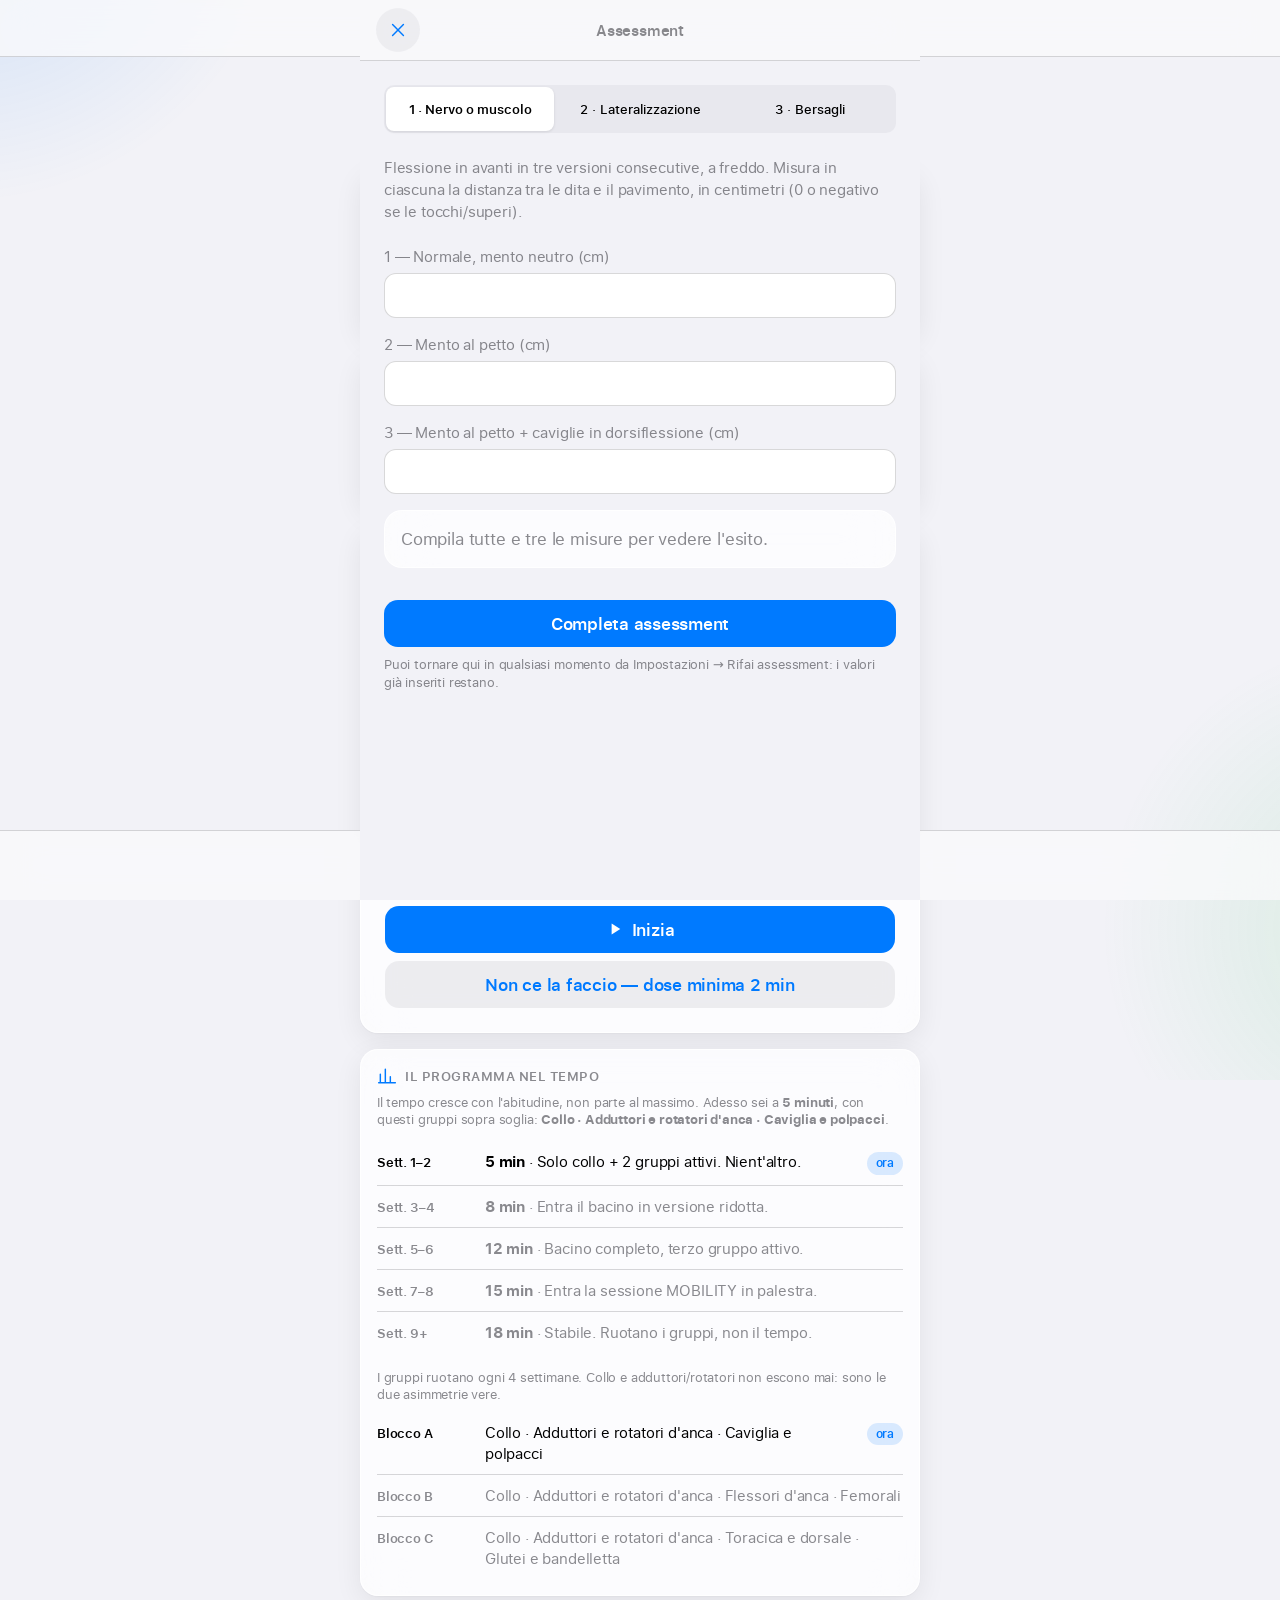
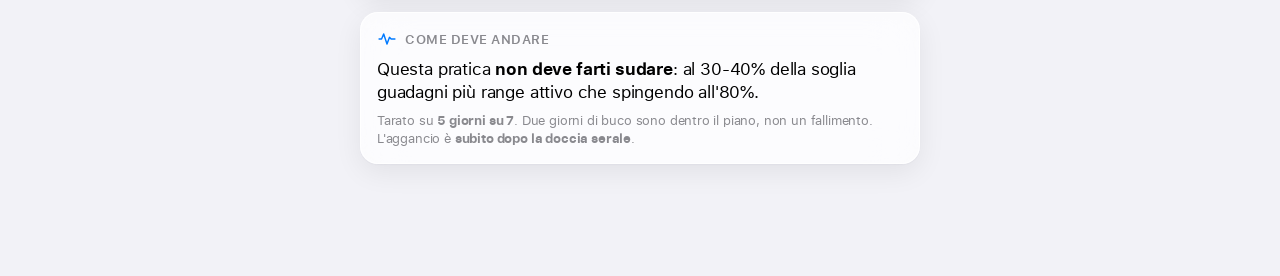
==== commit bf85b016: "SF Pro self-hosted, libreria completa dai paper, animazioni SVG, notifiche FONT: SF Pro Text/Display" ====
--- a/index.html
+++ b/index.html
@@ -49,7 +49,17 @@
       <ul class="settings-list">
         <li><button class="btn btn-secondary" id="btn-rifai-assessment">Rifai assessment</button></li>
       </ul>
+
       <div class="vetro scheda" style="margin-top:16px">
+        <div class="scheda__testa"><span class="occhiello">Promemoria serale</span></div>
+        <p class="didascalia" id="notifiche-stato" style="margin-bottom:12px"></p>
+        <button class="btn btn-secondary" id="btn-attiva-notifiche">Attiva le notifiche</button>
+        <button class="btn btn-secondary" id="btn-prova-notifica" style="margin-top:8px" hidden>Mandami una notifica di prova</button>
+        <button class="btn btn-secondary" id="btn-copia-iscrizione" style="margin-top:8px" hidden>Copia l'iscrizione push</button>
+        <p class="didascalia" id="notifiche-nota" style="margin-top:12px"></p>
+      </div>
+
+      <div class="vetro scheda">
         <div class="scheda__testa"><span class="occhiello">Programma</span></div>
         <p class="didascalia" id="impostazioni-stato"></p>
       </div>
--- a/css/style.css
+++ b/css/style.css
@@ -6,6 +6,33 @@
    chiaro e scuro, spaziatura a multipli di 8, tocchi minimi 44pt.
    ========================================================================= */
 
+/* --- SF Pro self-hosted: non dipende dal sistema, quindi resta identico
+   anche fuori da iOS e offline. Text per il corpo, Display per i titoli. --- */
+@font-face {
+  font-family: "SF Pro Text"; font-style: normal; font-weight: 400; font-display: swap;
+  src: url("../fonts/sf-pro-text-regular.woff2") format("woff2");
+}
+@font-face {
+  font-family: "SF Pro Text"; font-style: normal; font-weight: 500; font-display: swap;
+  src: url("../fonts/sf-pro-text-medium.woff2") format("woff2");
+}
+@font-face {
+  font-family: "SF Pro Text"; font-style: normal; font-weight: 600; font-display: swap;
+  src: url("../fonts/sf-pro-text-semibold.woff2") format("woff2");
+}
+@font-face {
+  font-family: "SF Pro Text"; font-style: normal; font-weight: 700; font-display: swap;
+  src: url("../fonts/sf-pro-text-bold.woff2") format("woff2");
+}
+@font-face {
+  font-family: "SF Pro Display"; font-style: normal; font-weight: 600; font-display: swap;
+  src: url("../fonts/sf-pro-display-semibold.woff2") format("woff2");
+}
+@font-face {
+  font-family: "SF Pro Display"; font-style: normal; font-weight: 700; font-display: swap;
+  src: url("../fonts/sf-pro-display-bold.woff2") format("woff2");
+}
+
 :root {
   /* --- colori semantici, modalità chiara --- */
   --blu: #007AFF;
@@ -89,8 +116,7 @@
 body {
   background: var(--sfondo);
   color: var(--etichetta);
-  font-family: -apple-system, "SF Pro Text", "SF Pro Display", BlinkMacSystemFont,
-               "Segoe UI", system-ui, sans-serif;
+  font-family: "SF Pro Text", -apple-system, BlinkMacSystemFont, "Segoe UI", system-ui, sans-serif;
   font-size: 17px;
   line-height: 1.4;
   letter-spacing: -0.01em;
@@ -115,8 +141,8 @@
 
 /* ============================ tipografia ============================ */
 
-.titolo-grande { font-size: 34px; font-weight: 700; letter-spacing: -0.026em; line-height: 1.12; margin: 0; }
-.titolo-2      { font-size: 22px; font-weight: 700; letter-spacing: -0.021em; margin: 0; }
+.titolo-grande { font-family: "SF Pro Display", "SF Pro Text", -apple-system, sans-serif; font-size: 34px; font-weight: 700; letter-spacing: -0.026em; line-height: 1.12; margin: 0; }
+.titolo-2      { font-family: "SF Pro Display", "SF Pro Text", -apple-system, sans-serif; font-size: 22px; font-weight: 700; letter-spacing: -0.021em; margin: 0; }
 .testata       { font-size: 17px; font-weight: 600; letter-spacing: -0.014em; margin: 0; }
 .corpo         { font-size: 17px; }
 .sottotitolo   { font-size: 15px; color: var(--etichetta-2); }
@@ -629,6 +655,151 @@
 .settings-list { list-style: none; margin: 0; padding: 0; display: flex; flex-direction: column; gap: var(--sp-1); }
 .view-placeholder { color: var(--etichetta-2); font-size: 15px; line-height: 1.45; }
 
+/* chip di scelta della sessione */
+.chip-scelta {
+  min-height: var(--tocco);
+  padding: 10px 16px;
+  border: 0.5px solid var(--separatore);
+  border-radius: 999px;
+  background: var(--sfondo-2);
+  color: var(--etichetta);
+  font-family: inherit;
+  font-size: 15px;
+  font-weight: 500;
+  cursor: pointer;
+}
+
+.chip-scelta.is-active { background: var(--blu); border-color: var(--blu); color: #fff; font-weight: 600; }
+
+/* piano del programma nel tempo */
+.piano { list-style: none; margin: 0; padding: 0; }
+
+.piano-riga {
+  display: flex;
+  align-items: baseline;
+  gap: var(--sp-2);
+  padding: 10px 0;
+  border-top: 0.5px solid var(--separatore);
+  font-size: 15px;
+}
+
+.piano-riga:first-child { border-top: none; }
+.piano-quando { flex: 0 0 92px; font-size: 13px; font-weight: 600; color: var(--etichetta-2); }
+.piano-cosa { flex: 1; min-width: 0; color: var(--etichetta-2); }
+.piano-riga.is-ora .piano-cosa, .piano-riga.is-ora .piano-quando { color: var(--etichetta); }
+.piano-riga.is-passata { opacity: 0.5; }
+
+/* ============================ ANIMAZIONI SVG ============================ */
+
+.anim-wrap { width: 100%; }
+.anim { margin: 0; }
+
+.anim__svg {
+  width: 100%;
+  height: auto;
+  display: block;
+  color: var(--etichetta);
+  fill: none;
+  stroke: currentColor;
+  stroke-width: 3.2;
+  stroke-linecap: round;
+  stroke-linejoin: round;
+}
+
+.anim__svg circle:not(.anim__punto):not(.anim__attrezzo) { fill: none; }
+.anim__cap { font-size: 13px; color: var(--etichetta-2); text-align: center; margin-top: 8px; line-height: 1.35; }
+.anim__vista, .anim__nota { font-size: 9px; fill: var(--etichetta-3); stroke: none; font-weight: 600; letter-spacing: 0.04em; text-transform: uppercase; }
+.anim__nota { fill: var(--etichetta-2); }
+.anim__punto { fill: var(--blu); stroke: none; }
+.anim__punto-linea { stroke: var(--blu); stroke-width: 2.4; }
+.anim__fisso { stroke: var(--arancio); }
+.anim__muro, .anim__suolo { stroke: var(--etichetta-3); stroke-width: 2.4; }
+.anim__attrezzo { fill: var(--riempimento); stroke: var(--etichetta-3); stroke-width: 2; }
+.anim__leggero { stroke: var(--etichetta-3); stroke-width: 2.4; }
+.anim__tesa, .a-tesa { stroke: var(--blu); }
+
+/* movimenti: lenti, in loop, con ritorno — devono far capire la forma */
+@keyframes a-tilt      { 0%,12% { transform: rotate(0deg) }   55%,72% { transform: rotate(15deg) }  100% { transform: rotate(0deg) } }
+@keyframes a-chin      { 0%,15% { transform: translateX(0) }  55%,72% { transform: translateX(-7px) } 100% { transform: translateX(0) } }
+@keyframes a-ginocchio { 0%,12% { transform: translateX(0) }  55%,72% { transform: translateX(9px) } 100% { transform: translateX(0) } }
+@keyframes a-gamba-su  { 0%,10% { transform: rotate(0deg) }   55%,70% { transform: rotate(-42deg) } 100% { transform: rotate(0deg) } }
+@keyframes a-piega     { 0%,12% { transform: rotate(0deg) }   55%,72% { transform: rotate(17deg) }  100% { transform: rotate(0deg) } }
+@keyframes a-giu       { 0%,12% { transform: rotate(0deg) }   55%,75% { transform: rotate(6deg) }   100% { transform: rotate(0deg) } }
+@keyframes a-rock      { 0%,10% { transform: translateX(0) }  52%,68% { transform: translateX(-16px) } 100% { transform: translateX(0) } }
+@keyframes a-tira      { 0%,12% { transform: rotate(0deg) }   55%,72% { transform: rotate(-13deg) } 100% { transform: rotate(0deg) } }
+@keyframes a-abduce    { 0%,10% { transform: rotate(0deg) }   50%,66% { transform: rotate(-24deg) } 100% { transform: rotate(0deg) } }
+@keyframes a-bacino    { 0%,12% { transform: rotate(0deg) }   55%,74% { transform: rotate(-7deg) }  100% { transform: rotate(0deg) } }
+@keyframes a-ponte     { 0%,12% { transform: rotate(0deg) }   52%,70% { transform: rotate(-13deg) } 100% { transform: rotate(0deg) } }
+@keyframes a-braccia   { 0%,10% { transform: translateY(0) }  52%,68% { transform: translateY(-16px) } 100% { transform: translateY(0) } }
+@keyframes a-stacco    { 0%,14% { transform: translateY(0) }  55%,72% { transform: translateY(-11px) } 100% { transform: translateY(0) } }
+@keyframes a-estende   { 0%,12% { transform: rotate(0deg) }   55%,72% { transform: rotate(9deg) }   100% { transform: rotate(0deg) } }
+@keyframes a-scende    { 0%,12% { transform: translateY(0) }  55%,72% { transform: translateY(9px) } 100% { transform: translateY(0) } }
+@keyframes a-fuori     { 0%,15% { transform: scaleX(1) }      55%,75% { transform: scaleX(1.12) }   100% { transform: scaleX(1) } }
+@keyframes a-cossack   { 0%,12% { transform: translateY(0) }  55%,72% { transform: translateY(7px) } 100% { transform: translateY(0) } }
+@keyframes a-spinta    { 0%,20% { transform: translateX(0) }  55%,70% { transform: translateX(4px) } 100% { transform: translateX(0) } }
+@keyframes a-allunga   { 0%,12% { transform: rotate(0deg) }   55%,72% { transform: rotate(-9deg) }  100% { transform: rotate(0deg) } }
+@keyframes a-pulsa     { 0%,100% { opacity: 1; r: 3.6 } 50% { opacity: .45; r: 5.2 } }
+
+.a-collo-tilt    { animation: a-tilt 4s ease-in-out infinite; transform-origin: 60px 52px; }
+.a-chin          { animation: a-chin 4s ease-in-out infinite; }
+.a-ginocchio     { animation: a-ginocchio 4s ease-in-out infinite; }
+.a-gamba-su      { animation: a-gamba-su 4.4s ease-in-out infinite; transform-origin: 84px 90px; }
+.a-piega         { animation: a-piega 4.4s ease-in-out infinite; transform-origin: 40px 100px; }
+.a-ginocchia-giu { animation: a-giu 4.4s ease-in-out infinite; transform-origin: 60px 62px; }
+.a-rock          { animation: a-rock 4.4s ease-in-out infinite; }
+.a-tira          { animation: a-tira 4.4s ease-in-out infinite; transform-origin: 70px 96px; }
+.a-abduce        { animation: a-abduce 4s ease-in-out infinite; transform-origin: 76px 90px; }
+.a-bacino        { animation: a-bacino 4.4s ease-in-out infinite; transform-origin: 56px 66px; }
+.a-ponte         { animation: a-ponte 4s ease-in-out infinite; transform-origin: 34px 96px; }
+.a-braccia-su    { animation: a-braccia 4.2s ease-in-out infinite; }
+.a-braccia-stacco{ animation: a-stacco 4s ease-in-out infinite; }
+.a-estende       { animation: a-estende 4.4s ease-in-out infinite; transform-origin: 86px 76px; }
+.a-scende        { animation: a-scende 4.4s ease-in-out infinite; }
+.a-spinge-fuori  { animation: a-fuori 4.4s ease-in-out infinite; transform-origin: 60px 58px; }
+.a-cossack       { animation: a-cossack 4.4s ease-in-out infinite; }
+.a-spinta, .a-spinta-piede { animation: a-spinta 3s ease-in-out infinite; }
+.a-allunga       { animation: a-allunga 4.4s ease-in-out infinite; transform-origin: 60px 50px; }
+.a-pulsa         { animation: a-pulsa 2.4s ease-in-out infinite; }
+
+/* ====================== SESSIONE: comandi sempre in cima ====================== */
+
+/* La sessione non scorre come una pagina: animazione/video, cronometro e
+   pulsante restano fissi, mentre passi e dettagli scorrono dietro. */
+#view-sessione .overlay-body { padding: 0; overflow: hidden; display: flex; flex-direction: column; }
+
+.sess-layout { display: flex; flex-direction: column; height: 100%; max-width: var(--colonna); margin-inline: auto; width: 100%; }
+
+.sess-testa {
+  position: relative;
+  z-index: 2;
+  flex: 0 0 auto;
+  padding: var(--sp-2) var(--sp-3) var(--sp-1);
+  background: var(--vetro-barra);
+  backdrop-filter: saturate(180%) blur(20px);
+  -webkit-backdrop-filter: saturate(180%) blur(20px);
+  border-bottom: 0.5px solid var(--separatore);
+}
+
+.sess-media { border-radius: var(--raggio); overflow: hidden; background: var(--sfondo-2); border: 0.5px solid var(--separatore); }
+.sess-media iframe { width: 100%; aspect-ratio: 16 / 9; border: 0; display: block; }
+.sess-media .anim-wrap { padding: var(--sp-1) var(--sp-2) var(--sp-2); }
+
+.sess-scorre { flex: 1 1 auto; overflow-y: auto; padding: var(--sp-2) var(--sp-3) var(--sp-3); -webkit-overflow-scrolling: touch; }
+
+.sess-piede {
+  flex: 0 0 auto;
+  padding: var(--sp-1) var(--sp-3) calc(var(--sp-2) + var(--sicura-basso));
+  background: var(--vetro-barra);
+  backdrop-filter: saturate(180%) blur(20px);
+  -webkit-backdrop-filter: saturate(180%) blur(20px);
+  border-top: 0.5px solid var(--separatore);
+}
+
+.sess-riga-timer { display: flex; align-items: center; justify-content: space-between; gap: var(--sp-2); margin-top: var(--sp-1); }
+.sess-countdown-compatto { font-family: "SF Pro Display", -apple-system, sans-serif; font-size: 44px; font-weight: 700; font-variant-numeric: tabular-nums; letter-spacing: -0.03em; line-height: 1; }
+.is-prep .sess-countdown-compatto { color: var(--etichetta-2); }
+.is-lavoro .sess-countdown-compatto { color: var(--blu); }
+
 @media (prefers-reduced-motion: reduce) {
   * { transition: none !important; animation: none !important; }
 }
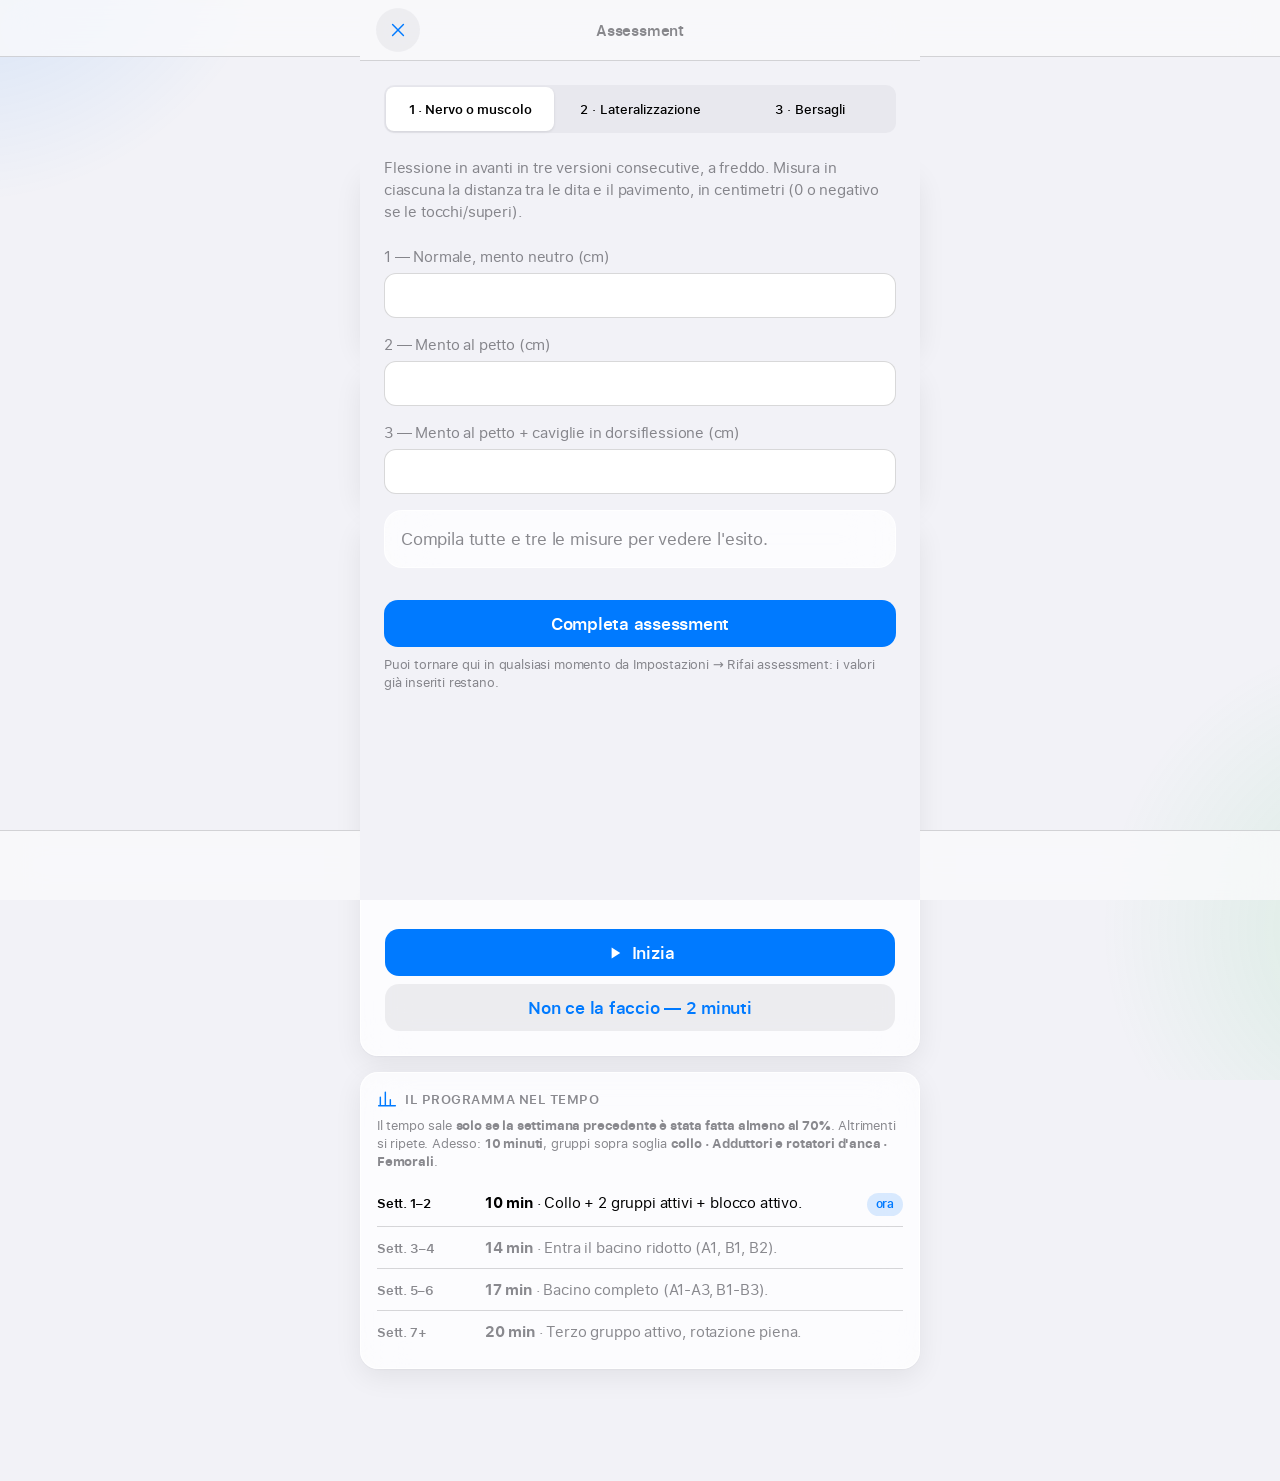
==== commit 11e2c019: "PROGRAMMA-v3: l'app sceglie la sessione, video ovunque, reset protetto VIDEO OVUNQUE. Le animazioni " ====
--- a/index.html
+++ b/index.html
@@ -63,6 +63,33 @@
         <div class="scheda__testa"><span class="occhiello">Programma</span></div>
         <p class="didascalia" id="impostazioni-stato"></p>
       </div>
+
+      <!-- Reset: due passaggi distinti e una conferma scritta, perché
+           premuto per sbaglio cancellerebbe assessment e storico. -->
+      <div class="vetro scheda zona-pericolo">
+        <div class="scheda__testa">
+          <span class="occhiello" style="color:var(--rosso)">Azzeramento</span>
+        </div>
+        <p class="didascalia" style="margin-bottom:12px">
+          Durante le prove l'app registra sessioni vere. Qui le togli.
+        </p>
+
+        <button class="btn btn-secondary" id="btn-reset-storico">Cancella solo lo storico delle sessioni</button>
+        <p class="didascalia" style="margin:8px 0 16px">Tiene assessment, foto e impostazioni.</p>
+
+        <button class="btn btn-secondary btn-pericolo" id="btn-reset-tutto">Azzera tutto</button>
+        <div id="reset-conferma" hidden style="margin-top:12px">
+          <p class="didascalia" style="margin-bottom:8px">
+            Cancella <strong>assessment, foto, storico e impostazioni</strong>. Non è reversibile.
+            Scrivi <strong>AZZERA</strong> per confermare.
+          </p>
+          <div class="field">
+            <input type="text" id="reset-parola" placeholder="AZZERA" autocapitalize="characters" autocomplete="off">
+          </div>
+          <button class="btn btn-pericolo" id="btn-reset-conferma" disabled>Azzera definitivamente</button>
+          <button class="btn btn-secondary" id="btn-reset-annulla" style="margin-top:8px">Annulla</button>
+        </div>
+      </div>
     </section>
 
     <!-- ============ OVERLAY: SESSIONE ============ -->
--- a/css/style.css
+++ b/css/style.css
@@ -511,6 +511,38 @@
 
 .sess-chip-riga { display: flex; flex-wrap: wrap; gap: 6px; }
 
+/* Cambio lato: deve saltare all'occhio, altrimenti due serie identiche
+   di fila sembrano una ripetizione inutile invece che "ora l'altra gamba". */
+.sess-cambio {
+  display: flex;
+  align-items: center;
+  gap: 8px;
+  padding: 12px 16px;
+  margin-bottom: 16px;
+  border-radius: var(--raggio-s);
+  background: rgba(255, 149, 0, 0.16);
+  color: var(--arancio);
+  font-size: 15px;
+  font-weight: 600;
+}
+
+/* Zona di azzeramento */
+.zona-pericolo { border-color: rgba(255, 59, 48, 0.35); }
+.btn-pericolo { background: rgba(255, 59, 48, 0.14); color: var(--rosso); }
+.btn-pericolo:disabled { opacity: 0.4; cursor: not-allowed; }
+
+.field input[type="text"] {
+  min-height: var(--tocco);
+  padding: 10px 14px;
+  border: 0.5px solid var(--separatore);
+  border-radius: var(--raggio-s);
+  background: var(--sfondo-2);
+  color: var(--etichetta);
+  font-family: inherit;
+  font-size: 17px;
+  width: 100%;
+}
+
 .sess-passi { list-style: none; margin: 0; padding: 0; counter-reset: passo; }
 
 .sess-passi li {
@@ -699,67 +731,37 @@
   height: auto;
   display: block;
   color: var(--etichetta);
-  fill: none;
-  stroke: currentColor;
-  stroke-width: 3.2;
-  stroke-linecap: round;
-  stroke-linejoin: round;
-}
-
-.anim__svg circle:not(.anim__punto):not(.anim__attrezzo) { fill: none; }
+}
+
+/* Il corpo: tratto spesso e arrotondato, cosi' legge come un arto e non
+   come un filo. Il lato lontano e' piu' tenue: da' profondita' senza 3D. */
+.fig__arto { fill: none; stroke: currentColor; stroke-width: 8; stroke-linecap: round; stroke-linejoin: round; }
+.fig__tronco { stroke-width: 13; }
+.fig__lontano { opacity: 0.42; }
+.fig__testa { fill: currentColor; stroke: none; }
+
+/* Flipbook: due pose complete che si alternano. Nessun pezzo si muove da
+   solo — cambia tutta la figura, come in un'illustrazione di esercizio. */
+@keyframes fase-a { 0%, 38% { opacity: 1 } 50%, 88% { opacity: 0 } 100% { opacity: 1 } }
+@keyframes fase-b { 0%, 38% { opacity: 0 } 50%, 88% { opacity: 1 } 100% { opacity: 0 } }
+
+.anim--doppia .fig--fase0 { animation: fase-a 3.4s ease-in-out infinite; }
+.anim--doppia .fig--fase1 { animation: fase-b 3.4s ease-in-out infinite; }
+
+.amb { stroke: var(--etichetta-3); stroke-width: 3; stroke-linecap: round; fill: none; }
+
+.acc__freccia { stroke: var(--blu); stroke-width: 3.4; fill: none; stroke-linecap: round; stroke-linejoin: round; }
+.acc__punto { fill: var(--blu); stroke: none; }
+.acc__fisso { stroke: var(--arancio); stroke-width: 3; fill: none; stroke-linecap: round; }
+.acc__attrezzo { fill: var(--riempimento); stroke: var(--etichetta-3); stroke-width: 2.5; }
+.acc__attrezzo-linea { stroke: var(--etichetta-2); stroke-width: 4; stroke-linecap: round; }
+
 .anim__cap { font-size: 13px; color: var(--etichetta-2); text-align: center; margin-top: 8px; line-height: 1.35; }
-.anim__vista, .anim__nota { font-size: 9px; fill: var(--etichetta-3); stroke: none; font-weight: 600; letter-spacing: 0.04em; text-transform: uppercase; }
-.anim__nota { fill: var(--etichetta-2); }
-.anim__punto { fill: var(--blu); stroke: none; }
-.anim__punto-linea { stroke: var(--blu); stroke-width: 2.4; }
-.anim__fisso { stroke: var(--arancio); }
-.anim__muro, .anim__suolo { stroke: var(--etichetta-3); stroke-width: 2.4; }
-.anim__attrezzo { fill: var(--riempimento); stroke: var(--etichetta-3); stroke-width: 2; }
-.anim__leggero { stroke: var(--etichetta-3); stroke-width: 2.4; }
-.anim__tesa, .a-tesa { stroke: var(--blu); }
-
-/* movimenti: lenti, in loop, con ritorno — devono far capire la forma */
-@keyframes a-tilt      { 0%,12% { transform: rotate(0deg) }   55%,72% { transform: rotate(15deg) }  100% { transform: rotate(0deg) } }
-@keyframes a-chin      { 0%,15% { transform: translateX(0) }  55%,72% { transform: translateX(-7px) } 100% { transform: translateX(0) } }
-@keyframes a-ginocchio { 0%,12% { transform: translateX(0) }  55%,72% { transform: translateX(9px) } 100% { transform: translateX(0) } }
-@keyframes a-gamba-su  { 0%,10% { transform: rotate(0deg) }   55%,70% { transform: rotate(-42deg) } 100% { transform: rotate(0deg) } }
-@keyframes a-piega     { 0%,12% { transform: rotate(0deg) }   55%,72% { transform: rotate(17deg) }  100% { transform: rotate(0deg) } }
-@keyframes a-giu       { 0%,12% { transform: rotate(0deg) }   55%,75% { transform: rotate(6deg) }   100% { transform: rotate(0deg) } }
-@keyframes a-rock      { 0%,10% { transform: translateX(0) }  52%,68% { transform: translateX(-16px) } 100% { transform: translateX(0) } }
-@keyframes a-tira      { 0%,12% { transform: rotate(0deg) }   55%,72% { transform: rotate(-13deg) } 100% { transform: rotate(0deg) } }
-@keyframes a-abduce    { 0%,10% { transform: rotate(0deg) }   50%,66% { transform: rotate(-24deg) } 100% { transform: rotate(0deg) } }
-@keyframes a-bacino    { 0%,12% { transform: rotate(0deg) }   55%,74% { transform: rotate(-7deg) }  100% { transform: rotate(0deg) } }
-@keyframes a-ponte     { 0%,12% { transform: rotate(0deg) }   52%,70% { transform: rotate(-13deg) } 100% { transform: rotate(0deg) } }
-@keyframes a-braccia   { 0%,10% { transform: translateY(0) }  52%,68% { transform: translateY(-16px) } 100% { transform: translateY(0) } }
-@keyframes a-stacco    { 0%,14% { transform: translateY(0) }  55%,72% { transform: translateY(-11px) } 100% { transform: translateY(0) } }
-@keyframes a-estende   { 0%,12% { transform: rotate(0deg) }   55%,72% { transform: rotate(9deg) }   100% { transform: rotate(0deg) } }
-@keyframes a-scende    { 0%,12% { transform: translateY(0) }  55%,72% { transform: translateY(9px) } 100% { transform: translateY(0) } }
-@keyframes a-fuori     { 0%,15% { transform: scaleX(1) }      55%,75% { transform: scaleX(1.12) }   100% { transform: scaleX(1) } }
-@keyframes a-cossack   { 0%,12% { transform: translateY(0) }  55%,72% { transform: translateY(7px) } 100% { transform: translateY(0) } }
-@keyframes a-spinta    { 0%,20% { transform: translateX(0) }  55%,70% { transform: translateX(4px) } 100% { transform: translateX(0) } }
-@keyframes a-allunga   { 0%,12% { transform: rotate(0deg) }   55%,72% { transform: rotate(-9deg) }  100% { transform: rotate(0deg) } }
-@keyframes a-pulsa     { 0%,100% { opacity: 1; r: 3.6 } 50% { opacity: .45; r: 5.2 } }
-
-.a-collo-tilt    { animation: a-tilt 4s ease-in-out infinite; transform-origin: 60px 52px; }
-.a-chin          { animation: a-chin 4s ease-in-out infinite; }
-.a-ginocchio     { animation: a-ginocchio 4s ease-in-out infinite; }
-.a-gamba-su      { animation: a-gamba-su 4.4s ease-in-out infinite; transform-origin: 84px 90px; }
-.a-piega         { animation: a-piega 4.4s ease-in-out infinite; transform-origin: 40px 100px; }
-.a-ginocchia-giu { animation: a-giu 4.4s ease-in-out infinite; transform-origin: 60px 62px; }
-.a-rock          { animation: a-rock 4.4s ease-in-out infinite; }
-.a-tira          { animation: a-tira 4.4s ease-in-out infinite; transform-origin: 70px 96px; }
-.a-abduce        { animation: a-abduce 4s ease-in-out infinite; transform-origin: 76px 90px; }
-.a-bacino        { animation: a-bacino 4.4s ease-in-out infinite; transform-origin: 56px 66px; }
-.a-ponte         { animation: a-ponte 4s ease-in-out infinite; transform-origin: 34px 96px; }
-.a-braccia-su    { animation: a-braccia 4.2s ease-in-out infinite; }
-.a-braccia-stacco{ animation: a-stacco 4s ease-in-out infinite; }
-.a-estende       { animation: a-estende 4.4s ease-in-out infinite; transform-origin: 86px 76px; }
-.a-scende        { animation: a-scende 4.4s ease-in-out infinite; }
-.a-spinge-fuori  { animation: a-fuori 4.4s ease-in-out infinite; transform-origin: 60px 58px; }
-.a-cossack       { animation: a-cossack 4.4s ease-in-out infinite; }
-.a-spinta, .a-spinta-piede { animation: a-spinta 3s ease-in-out infinite; }
-.a-allunga       { animation: a-allunga 4.4s ease-in-out infinite; transform-origin: 60px 50px; }
-.a-pulsa         { animation: a-pulsa 2.4s ease-in-out infinite; }
+
+/* contact sheet di anteprima */
+.griglia-anim { display: grid; grid-template-columns: repeat(auto-fill, minmax(240px, 1fr)); gap: 16px; }
+.griglia-anim > div { background: var(--sfondo-2); border: 0.5px solid var(--separatore); border-radius: var(--raggio); padding: 12px; }
+.griglia-anim h3 { font-size: 13px; margin: 0 0 8px; color: var(--blu); font-family: ui-monospace, monospace; }
 
 /* ====================== SESSIONE: comandi sempre in cima ====================== */
 
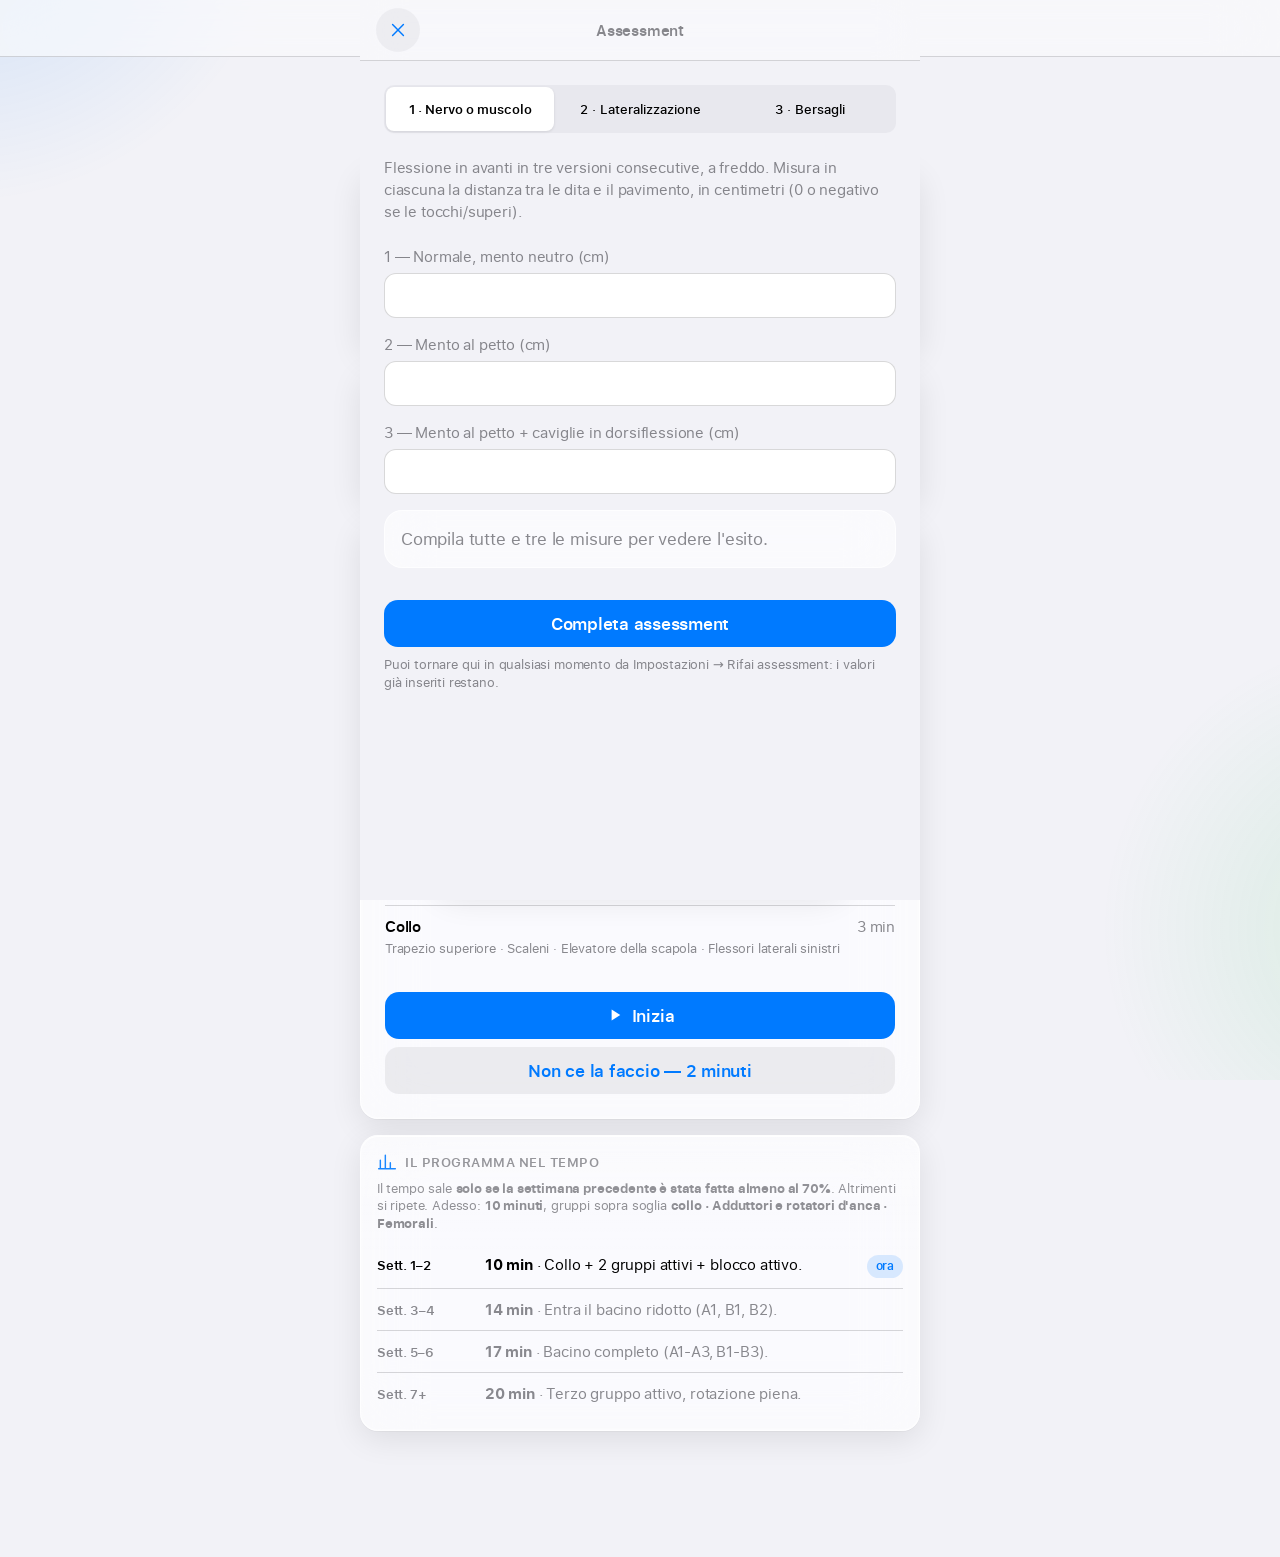
==== commit ea81d156: "Orari delle notifiche modificabili, e un run verde non mente piu' NOTIFICHE. Il workflow girava e ri" ====
--- a/index.html
+++ b/index.html
@@ -17,6 +17,7 @@
 <link rel="icon" href="icons/icon-192.png">
 
 <link rel="stylesheet" href="css/style.css">
+<script src="config.js"></script>
 </head>
 <body>
 
@@ -25,7 +26,10 @@
   <header class="app-header">
     <div class="app-header__interno">
       <span class="app-header__title">Mobilità</span>
-      <span class="app-header__streak" id="streak-indicator" title="Giorni consecutivi"></span>
+      <span style="display:flex;align-items:center;gap:10px">
+        <span class="app-header__streak" id="streak-indicator" title="Giorni consecutivi"></span>
+        <span class="sync-dot is-off" id="sync-dot" title="Sync non configurato"></span>
+      </span>
     </div>
   </header>
 
@@ -51,11 +55,75 @@
       </ul>
 
       <div class="vetro scheda" style="margin-top:16px">
-        <div class="scheda__testa"><span class="occhiello">Promemoria serale</span></div>
+        <div class="scheda__testa">
+          <span class="occhiello">Sincronizzazione</span>
+          <span class="sync-dot is-off" id="sync-dot-settings" style="margin-left:auto"></span>
+        </div>
+        <p class="didascalia" id="sync-stato" style="margin-bottom:12px"></p>
+        <button class="btn btn-secondary" id="btn-sync-ora">Sincronizza adesso</button>
+        <button class="btn btn-secondary" id="btn-svuota-cache" style="margin-top:8px">Svuota cache e ricarica</button>
+        <p class="didascalia" style="margin-top:12px">
+          I dati stanno in un repo privato su GitHub: è quello che li fa comparire anche sugli altri dispositivi.
+          Se una versione vecchia resta incastrata, "svuota cache" è la via d'uscita.
+        </p>
+      </div>
+
+      <div class="vetro scheda">
+        <div class="scheda__testa"><span class="occhiello">Promemoria</span></div>
         <p class="didascalia" id="notifiche-stato" style="margin-bottom:12px"></p>
         <button class="btn btn-secondary" id="btn-attiva-notifiche">Attiva le notifiche</button>
-        <button class="btn btn-secondary" id="btn-prova-notifica" style="margin-top:8px" hidden>Mandami una notifica di prova</button>
-        <button class="btn btn-secondary" id="btn-copia-iscrizione" style="margin-top:8px" hidden>Copia l'iscrizione push</button>
+        <button class="btn btn-secondary" id="btn-prova-notifica" style="margin-top:8px" hidden>Notifica di prova</button>
+
+        <div class="orari" id="orari-notifiche">
+          <div class="riga-orario">
+            <div>
+              <div class="riga-orario__nome">Promemoria serale</div>
+              <div class="riga-orario__nota">"Hai corso oggi?" — apre la sessione giusta</div>
+            </div>
+            <input type="time" id="ora-principale" class="campo-ora">
+          </div>
+          <div class="riga-orario">
+            <div>
+              <div class="riga-orario__nome">Recupero</div>
+              <div class="riga-orario__nota">Solo se non l'hai fatta. Propone i 2 minuti</div>
+            </div>
+            <div class="riga-orario__controlli">
+              <input type="time" id="ora-recupero" class="campo-ora">
+              <label class="interruttore"><input type="checkbox" id="attiva-recupero"><span></span></label>
+            </div>
+          </div>
+          <div class="riga-orario">
+            <div>
+              <div class="riga-orario__nome">Giorno di palestra</div>
+              <div class="riga-orario__nota">Ricorda la loaded mobility</div>
+            </div>
+            <div class="riga-orario__controlli">
+              <input type="time" id="ora-palestra" class="campo-ora">
+              <label class="interruttore"><input type="checkbox" id="attiva-palestra"><span></span></label>
+            </div>
+          </div>
+          <div class="riga-orario">
+            <div>
+              <div class="riga-orario__nome">Riepilogo domenicale</div>
+              <div class="riga-orario__nota">Gruppi sotto soglia e streak</div>
+            </div>
+            <div class="riga-orario__controlli">
+              <input type="time" id="ora-settimanale" class="campo-ora">
+              <label class="interruttore"><input type="checkbox" id="attiva-settimanale"><span></span></label>
+            </div>
+          </div>
+          <p class="didascalia" style="margin-top:8px">
+            Gli orari valgono entro un quarto d'ora: il controllo gira ogni 15 minuti.
+            Massimo 2 notifiche al giorno — oltre, si disattivano e si perde tutto il sistema.
+          </p>
+        </div>
+        <div id="sub-blocco" hidden style="margin-top:12px">
+          <p class="didascalia" style="margin-bottom:8px">
+            Copia questo testo e incollalo nel secret <strong>PUSH_SUBSCRIPTION</strong> del repo. Una volta sola.
+          </p>
+          <textarea id="subOut" rows="5" readonly class="campo-testo"></textarea>
+          <button class="btn btn-secondary" id="btn-copia-sub" style="margin-top:8px">Copia negli appunti</button>
+        </div>
         <p class="didascalia" id="notifiche-nota" style="margin-top:12px"></p>
       </div>
 
--- a/css/style.css
+++ b/css/style.css
@@ -51,11 +51,20 @@
   --riempimento: rgba(120, 120, 128, 0.12);
   --riempimento-2: rgba(120, 120, 128, 0.08);
 
-  /* --- Liquid Glass: strato traslucido sopra il contenuto --- */
-  --vetro: rgba(255, 255, 255, 0.72);
-  --vetro-bordo: rgba(255, 255, 255, 0.85);
-  --vetro-ombra: 0 1px 2px rgba(0, 0, 0, 0.04), 0 8px 28px rgba(0, 0, 0, 0.07);
-  --vetro-barra: rgba(249, 249, 251, 0.82);
+  /* --- Liquid Glass --- Il vetro non è "bianco trasparente": è un
+     materiale. Serve la rifrazione (blur + saturazione), un bordo che
+     raccoglie la luce, e un riflesso speculare sul bordo superiore.
+     Senza il riflesso resta una scatola opaca. */
+  --vetro: rgba(255, 255, 255, 0.62);
+  --vetro-bordo: rgba(255, 255, 255, 0.7);
+  --vetro-luce: rgba(255, 255, 255, 0.9);
+  --vetro-ombra:
+    0 1px 1px rgba(0, 0, 0, 0.04),
+    0 8px 32px rgba(0, 0, 0, 0.09),
+    inset 0 1px 0 var(--vetro-luce),
+    inset 0 -1px 0 rgba(255, 255, 255, 0.25);
+  --vetro-barra: rgba(249, 249, 251, 0.7);
+  --sfocatura: 32px;
 
   /* --- ambiente cromatico: dà qualcosa da rifrangere al vetro --- */
   --alone-1: rgba(0, 122, 255, 0.16);
@@ -96,10 +105,15 @@
     --riempimento: rgba(120, 120, 128, 0.24);
     --riempimento-2: rgba(120, 120, 128, 0.16);
 
-    --vetro: rgba(30, 30, 32, 0.72);
-    --vetro-bordo: rgba(255, 255, 255, 0.10);
-    --vetro-ombra: 0 1px 2px rgba(0, 0, 0, 0.30), 0 8px 28px rgba(0, 0, 0, 0.44);
-    --vetro-barra: rgba(20, 20, 22, 0.80);
+    --vetro: rgba(28, 28, 30, 0.62);
+    --vetro-bordo: rgba(255, 255, 255, 0.14);
+    --vetro-luce: rgba(255, 255, 255, 0.16);
+    --vetro-ombra:
+      0 1px 1px rgba(0, 0, 0, 0.4),
+      0 8px 32px rgba(0, 0, 0, 0.5),
+      inset 0 1px 0 var(--vetro-luce),
+      inset 0 -1px 0 rgba(255, 255, 255, 0.05);
+    --vetro-barra: rgba(18, 18, 20, 0.68);
 
     --alone-1: rgba(10, 132, 255, 0.24);
     --alone-2: rgba(48, 209, 88, 0.16);
@@ -171,8 +185,8 @@
   gap: var(--sp-2);
   padding: calc(var(--sicura-alto) + var(--sp-2)) var(--sp-3) var(--sp-2);
   background: var(--vetro-barra);
-  backdrop-filter: saturate(180%) blur(20px);
-  -webkit-backdrop-filter: saturate(180%) blur(20px);
+  backdrop-filter: saturate(190%) blur(var(--sfocatura));
+  -webkit-backdrop-filter: saturate(190%) blur(var(--sfocatura));
   border-bottom: 0.5px solid var(--separatore);
 }
 
@@ -202,7 +216,8 @@
 .app-main {
   flex: 1;
   overflow-y: auto;
-  padding: var(--sp-3) var(--sp-3) calc(96px + var(--sicura-basso));
+  /* spazio per la pillola galleggiante in basso */
+  padding: var(--sp-3) var(--sp-3) calc(110px + var(--sicura-basso));
 }
 
 .app-main > .view { max-width: var(--colonna); margin-inline: auto; width: 100%; }
@@ -213,12 +228,29 @@
 /* ============================ Liquid Glass ============================ */
 
 .vetro {
+  position: relative;
   background: var(--vetro);
-  backdrop-filter: saturate(180%) blur(24px);
-  -webkit-backdrop-filter: saturate(180%) blur(24px);
+  backdrop-filter: saturate(190%) blur(var(--sfocatura));
+  -webkit-backdrop-filter: saturate(190%) blur(var(--sfocatura));
   border: 0.5px solid var(--vetro-bordo);
   border-radius: var(--raggio);
   box-shadow: var(--vetro-ombra);
+  overflow: hidden;
+}
+
+/* Il riflesso speculare: una banda chiara sul bordo alto, che è quello
+   che fa leggere la superficie come vetro invece che come pannello. */
+.vetro::before {
+  content: "";
+  position: absolute;
+  inset: 0 0 auto 0;
+  height: 40%;
+  background: linear-gradient(to bottom, rgba(255, 255, 255, 0.14), transparent);
+  pointer-events: none;
+}
+
+@media (prefers-color-scheme: dark) {
+  .vetro::before { background: linear-gradient(to bottom, rgba(255, 255, 255, 0.06), transparent); }
 }
 
 .scheda { padding: var(--sp-2) var(--sp-2) var(--sp-2); margin-bottom: var(--sp-2); }
@@ -293,18 +325,32 @@
 
 /* ============================ barra inferiore ============================ */
 
+/* La barra non è attaccata al bordo: è una pillola di vetro che
+   galleggia sopra il contenuto, come in iOS 26. */
 .bottom-nav {
   position: fixed;
-  left: 0; right: 0; bottom: 0;
+  left: 50%;
+  transform: translateX(-50%);
+  bottom: calc(var(--sp-1) + var(--sicura-basso));
   z-index: 15;
   display: flex;
   justify-content: center;
-  gap: var(--sp-1);
-  padding: var(--sp-1) var(--sp-2) calc(var(--sp-1) + var(--sicura-basso));
+  gap: var(--sp-05);
+  padding: 6px;
+  width: min(calc(100% - 32px), 420px);
   background: var(--vetro-barra);
-  backdrop-filter: saturate(180%) blur(20px);
-  -webkit-backdrop-filter: saturate(180%) blur(20px);
-  border-top: 0.5px solid var(--separatore);
+  backdrop-filter: saturate(190%) blur(var(--sfocatura));
+  -webkit-backdrop-filter: saturate(190%) blur(var(--sfocatura));
+  border: 0.5px solid var(--vetro-bordo);
+  border-radius: 999px;
+  box-shadow: var(--vetro-ombra);
+}
+
+.bottom-nav__item { border-radius: 999px; transition: background-color 0.2s ease, color 0.2s ease; }
+
+/* La voce attiva è una pastiglia dentro la pillola, non solo un colore. */
+.bottom-nav__item.is-active {
+  background: var(--riempimento-2);
 }
 
 .bottom-nav__item {
@@ -524,6 +570,86 @@
   color: var(--arancio);
   font-size: 15px;
   font-weight: 600;
+}
+
+/* Confronto fotografico: prima e ultima, affiancate. È la risposta
+   visiva alla domanda "sto migliorando?". */
+.confronto-foto { display: grid; grid-template-columns: 1fr 1fr; gap: 8px; margin: 8px 0 16px; }
+.confronto-foto figure { margin: 0; }
+.confronto-foto img { width: 100%; border-radius: var(--raggio-s); display: block; }
+.confronto-foto figcaption { font-size: 12px; color: var(--etichetta-2); text-align: center; margin-top: 4px; }
+
+/* ---------------- Orari delle notifiche ---------------- */
+
+.orari { margin-top: var(--sp-2); }
+
+.riga-orario {
+  display: flex;
+  align-items: center;
+  justify-content: space-between;
+  gap: var(--sp-2);
+  padding: 12px 0;
+  border-top: 0.5px solid var(--separatore);
+}
+
+.riga-orario:first-child { border-top: none; }
+.riga-orario__nome { font-size: 15px; font-weight: 500; }
+.riga-orario__nota { font-size: 13px; color: var(--etichetta-2); margin-top: 2px; }
+.riga-orario__controlli { display: flex; align-items: center; gap: var(--sp-1); flex: 0 0 auto; }
+
+.campo-ora {
+  min-height: 36px;
+  padding: 6px 12px;
+  border: 0.5px solid var(--separatore);
+  border-radius: 10px;
+  background: var(--riempimento-2);
+  color: var(--etichetta);
+  font-family: inherit;
+  font-size: 17px;
+  font-variant-numeric: tabular-nums;
+}
+
+/* Interruttore in stile iOS: 51×31, pollice che scorre. */
+.interruttore { position: relative; display: inline-block; width: 51px; height: 31px; flex: 0 0 auto; }
+.interruttore input { opacity: 0; width: 0; height: 0; }
+.interruttore span {
+  position: absolute;
+  inset: 0;
+  border-radius: 999px;
+  background: var(--riempimento);
+  transition: background-color 0.25s ease;
+}
+.interruttore span::before {
+  content: "";
+  position: absolute;
+  width: 27px; height: 27px;
+  left: 2px; top: 2px;
+  border-radius: 999px;
+  background: #fff;
+  box-shadow: 0 3px 8px rgba(0, 0, 0, 0.15), 0 1px 1px rgba(0, 0, 0, 0.16);
+  transition: transform 0.25s cubic-bezier(0.2, 0.8, 0.2, 1);
+}
+.interruttore input:checked + span { background: var(--verde); }
+.interruttore input:checked + span::before { transform: translateX(20px); }
+
+/* Pallino di stato del sync: un sync silenzioso che fallisce è peggio
+   di nessun sync. */
+.sync-dot { width: 9px; height: 9px; border-radius: 999px; flex: 0 0 auto; display: inline-block; }
+.sync-dot.is-off { background: var(--etichetta-3); }
+.sync-dot.is-corso { background: var(--arancio); }
+.sync-dot.is-ok { background: var(--verde); }
+.sync-dot.is-err { background: var(--rosso); }
+
+.campo-testo {
+  width: 100%;
+  padding: 10px 14px;
+  border: 0.5px solid var(--separatore);
+  border-radius: var(--raggio-s);
+  background: var(--sfondo-2);
+  color: var(--etichetta);
+  font-family: ui-monospace, monospace;
+  font-size: 12px;
+  resize: vertical;
 }
 
 /* Zona di azzeramento */
